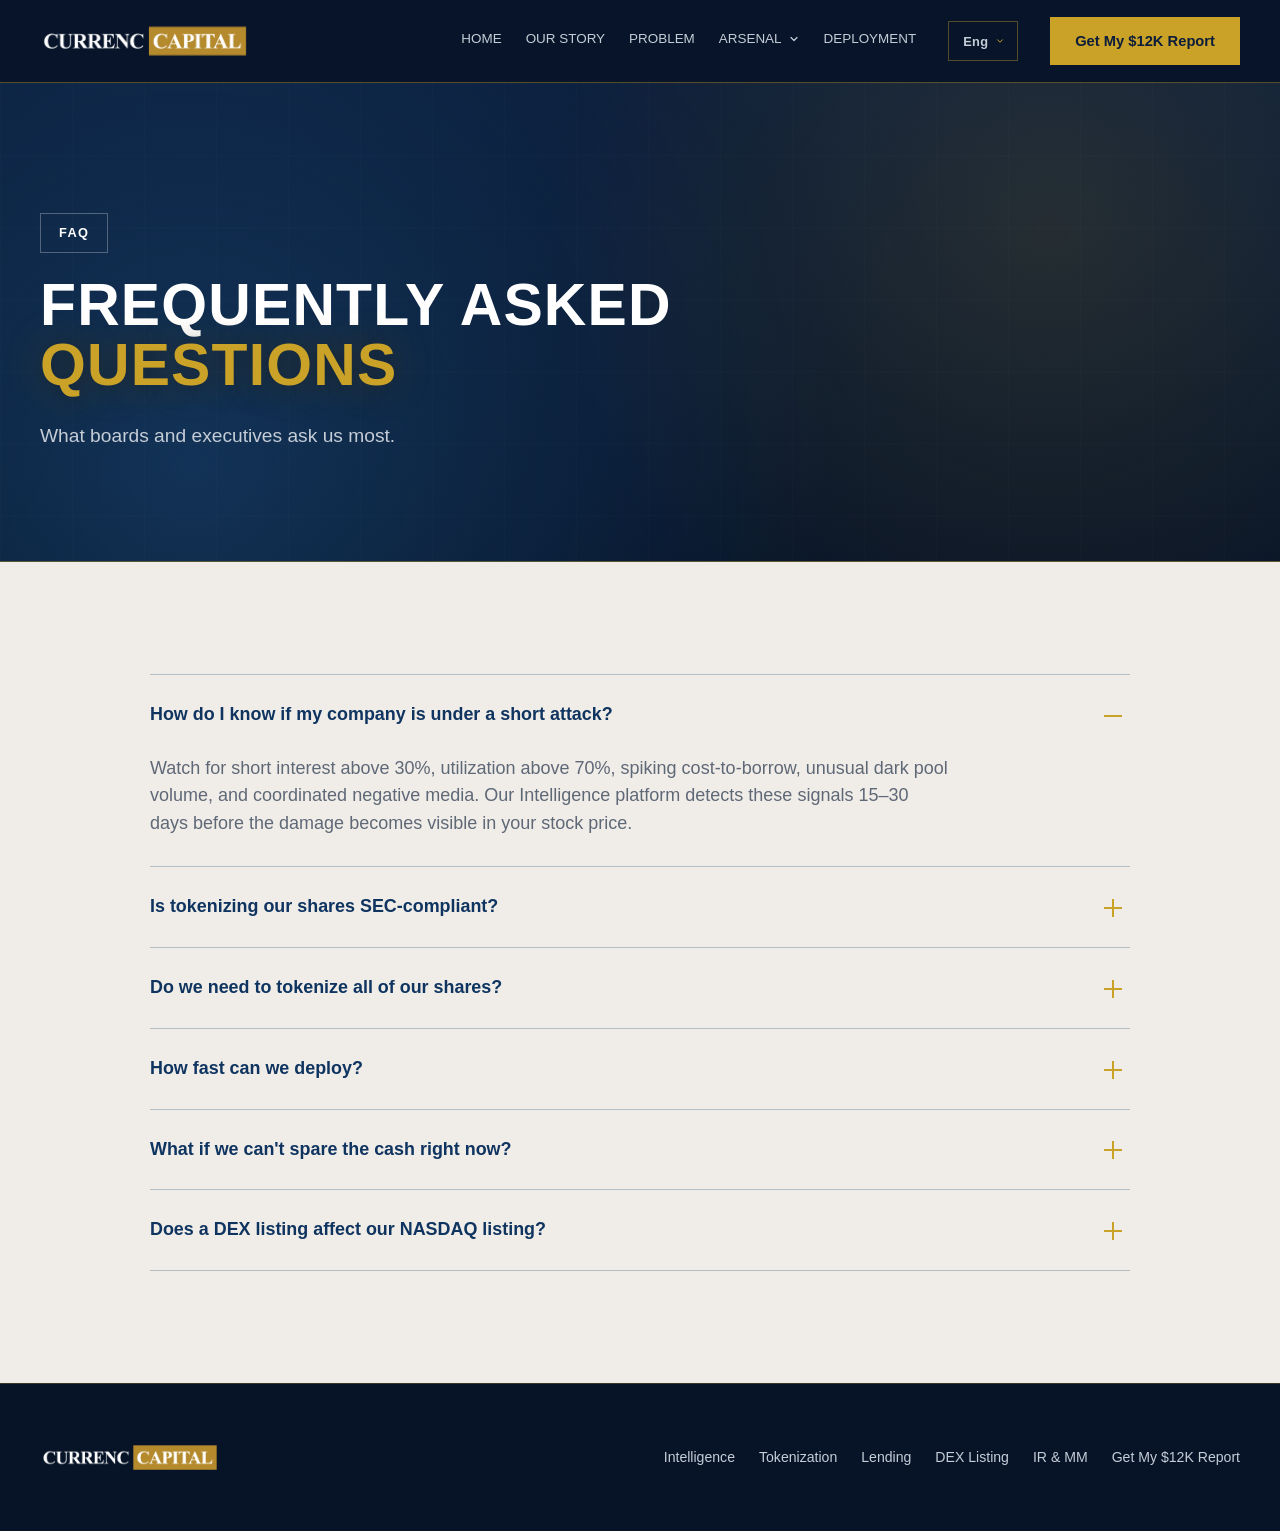
==== faq.html @ f8ba4dcd "Add files via upload v8" ====
<!doctype html>
<html lang="en">
  <head>
    <meta charset="utf-8" />
    <meta name="viewport" content="width=device-width, initial-scale=1" />
    <title>FAQ | CURRENC Capital</title>
    <meta name="description" content="Frequently asked questions about CURRENC Capital's Equity Defense Infrastructure." />
    <link rel="stylesheet" href="./styles.css?v=20260710d" />
  </head>
  <body>
    <svg class="icon-sprite" aria-hidden="true" focusable="false">
      <defs>
        <symbol id="icon-radar" viewBox="0 0 24 24">
          <circle cx="12" cy="12" r="9" fill="none" stroke="currentColor" stroke-width="1.6" />
          <circle cx="12" cy="12" r="4.2" fill="none" stroke="currentColor" stroke-width="1.6" />
          <circle cx="12" cy="12" r="1.3" fill="currentColor" stroke="none" />
          <path d="M12 3v3M21 12h-3" stroke="currentColor" stroke-width="1.6" stroke-linecap="round" />
        </symbol>
        <symbol id="icon-coin" viewBox="0 0 24 24">
          <circle cx="12" cy="12" r="8.5" fill="none" stroke="currentColor" stroke-width="1.6" />
          <circle cx="12" cy="12" r="4" fill="none" stroke="currentColor" stroke-width="1.4" />
          <path d="M12 2v2.2M12 19.8V22M2 12h2.2M19.8 12H22" stroke="currentColor" stroke-width="1.4" stroke-linecap="round" />
        </symbol>
        <symbol id="icon-bank" viewBox="0 0 24 24">
          <path d="M12 3 3 8h18L12 3z" fill="none" stroke="currentColor" stroke-width="1.6" stroke-linejoin="round" />
          <path d="M4 10h16M6 10v8M10.3 10v8M13.7 10v8M18 10v8M3 20h18" stroke="currentColor" stroke-width="1.6" stroke-linecap="round" />
        </symbol>
        <symbol id="icon-globe" viewBox="0 0 24 24">
          <circle cx="12" cy="12" r="9" fill="none" stroke="currentColor" stroke-width="1.6" />
          <ellipse cx="12" cy="12" rx="4" ry="9" fill="none" stroke="currentColor" stroke-width="1.6" />
          <path d="M3 12h18" stroke="currentColor" stroke-width="1.6" />
        </symbol>
        <symbol id="icon-megaphone" viewBox="0 0 24 24">
          <path d="M3 10v4h3l8 4.5V5.5L6 10H3z" fill="none" stroke="currentColor" stroke-width="1.6" stroke-linejoin="round" />
          <path d="M15 9.2a4 4 0 010 5.6" fill="none" stroke="currentColor" stroke-width="1.6" stroke-linecap="round" />
        </symbol>
        <symbol id="icon-ticker" viewBox="0 0 24 24">
          <path d="M3 16.5l5.5-6 4 3.5L21 5" fill="none" stroke="currentColor" stroke-width="1.7" stroke-linecap="round" stroke-linejoin="round" />
          <circle cx="21" cy="5" r="1.4" fill="currentColor" stroke="none" />
        </symbol>
        <symbol id="icon-clock" viewBox="0 0 24 24">
          <circle cx="12" cy="12" r="9" fill="none" stroke="currentColor" stroke-width="1.6" />
          <path d="M12 7v5l3.5 2" fill="none" stroke="currentColor" stroke-width="1.6" stroke-linecap="round" stroke-linejoin="round" />
        </symbol>
        <symbol id="icon-no-cash" viewBox="0 0 24 24">
          <rect x="2.5" y="6.5" width="19" height="12" rx="1.4" fill="none" stroke="currentColor" stroke-width="1.6" />
          <circle cx="12" cy="12.5" r="3" fill="none" stroke="currentColor" stroke-width="1.5" />
          <path d="M4 20L20 4" stroke="currentColor" stroke-width="1.6" stroke-linecap="round" />
        </symbol>
        <symbol id="icon-building" viewBox="0 0 24 24">
          <path d="M4 21V7.2L12 3l8 4.2V21" fill="none" stroke="currentColor" stroke-width="1.6" stroke-linejoin="round" />
          <path d="M9.5 21v-5.5h5V21M3 21h18" fill="none" stroke="currentColor" stroke-width="1.6" stroke-linecap="round" />
        </symbol>
        <symbol id="icon-warning" viewBox="0 0 24 24">
          <path d="M12 3 22 20H2L12 3z" fill="none" stroke="currentColor" stroke-width="1.6" stroke-linejoin="round" />
          <path d="M12 10v4M12 17h.01" stroke="currentColor" stroke-width="1.8" stroke-linecap="round" />
        </symbol>
        <symbol id="icon-gauge" viewBox="0 0 24 24">
          <path d="M4 16a8 8 0 0116 0" fill="none" stroke="currentColor" stroke-width="1.6" stroke-linecap="round" />
          <path d="M12 16l4.2-5" stroke="currentColor" stroke-width="1.6" stroke-linecap="round" />
          <circle cx="12" cy="16" r="1.3" fill="currentColor" stroke="none" />
        </symbol>
        <symbol id="icon-trend-down" viewBox="0 0 24 24">
          <path d="M3 6l6.5 6.5 4-4L21 17" fill="none" stroke="currentColor" stroke-width="1.7" stroke-linecap="round" stroke-linejoin="round" />
          <path d="M21 10.5V17h-6.5" fill="none" stroke="currentColor" stroke-width="1.7" stroke-linecap="round" stroke-linejoin="round" />
        </symbol>
        <symbol id="icon-trend-up" viewBox="0 0 24 24">
          <path d="M3 17.5l6.5-6.5 4 4L21 6.5" fill="none" stroke="currentColor" stroke-width="1.7" stroke-linecap="round" stroke-linejoin="round" />
          <path d="M15 6.5h6V12.5" fill="none" stroke="currentColor" stroke-width="1.7" stroke-linecap="round" stroke-linejoin="round" />
        </symbol>
        <symbol id="icon-hourglass" viewBox="0 0 24 24">
          <path d="M6 3h12M6 21h12" stroke="currentColor" stroke-width="1.6" stroke-linecap="round" />
          <path d="M7 3c0 5 5 5.4 5 9s-5 4-5 9M17 3c0 5-5 5.4-5 9s5 4 5 9" fill="none" stroke="currentColor" stroke-width="1.6" stroke-linejoin="round" />
        </symbol>
        <symbol id="icon-layers" viewBox="0 0 24 24">
          <path d="M12 2 2 7.5l10 5 10-5L12 2z" fill="none" stroke="currentColor" stroke-width="1.6" stroke-linejoin="round" />
          <path d="M2 12.3l10 5 10-5M2 17l10 5 10-5" fill="none" stroke="currentColor" stroke-width="1.6" stroke-linejoin="round" />
        </symbol>
        <symbol id="icon-shuffle" viewBox="0 0 24 24">
          <path d="M17 3h4v4M3 21 21 3M21 17v4h-4M14.5 14.5 21 21M3 3l5.5 5.5" fill="none" stroke="currentColor" stroke-width="1.6" stroke-linecap="round" stroke-linejoin="round" />
        </symbol>
        <symbol id="icon-moon" viewBox="0 0 24 24">
          <path d="M20.5 13.4A8.5 8.5 0 1110.6 3.5a7 7 0 009.9 9.9z" fill="none" stroke="currentColor" stroke-width="1.6" stroke-linejoin="round" />
        </symbol>
        <symbol id="icon-arrow-right" viewBox="0 0 24 24">
          <path d="M4 12h14M13 6l6 6-6 6" fill="none" stroke="currentColor" stroke-width="1.8" stroke-linecap="square" />
        </symbol>
        <symbol id="icon-badge-check" viewBox="0 0 24 24">
          <path d="M12 2.5 15 4.6 18.8 5 18 8.8 19 12l-1 3.2.8 3.8-3.8.4L12 21.5 9 19.4l-3.8-.4.8-3.8L5 12l1-3.2L5.2 5 9 4.6 12 2.5z" fill="none" stroke="currentColor" stroke-width="1.4" stroke-linejoin="round" />
          <path d="M8.5 12.3l2.3 2.3 4.7-4.7" fill="none" stroke="currentColor" stroke-width="1.7" stroke-linecap="round" stroke-linejoin="round" />
        </symbol>
        <symbol id="icon-rocket" viewBox="0 0 24 24">
          <path d="M14.5 4.5c3 .3 5 2.3 5.3 5.3-3.6.9-7.5 5.2-9.6 9.4l-3-3c4.2-2.1 8.5-6 9.4-9.6z" fill="none" stroke="currentColor" stroke-width="1.6" stroke-linejoin="round" />
          <path d="M4.8 19.2c.6-2.2 1.8-3.6 3.6-4M4.8 19.2c2.2-.6 3.6-1.8 4-3.6" fill="none" stroke="currentColor" stroke-width="1.6" stroke-linecap="round" />
          <circle cx="15" cy="9" r="1.4" fill="currentColor" stroke="none" />
        </symbol>
        <symbol id="icon-dollar" viewBox="0 0 24 24">
          <circle cx="12" cy="12" r="9" fill="none" stroke="currentColor" stroke-width="1.6" />
          <path d="M12 6.5v11M15 9.6c0-1.5-1.4-2.6-3-2.6s-3 1-3 2.4 1.3 2 3 2.6 3 1.1 3 2.6-1.4 2.4-3 2.4-3-1.1-3-2.4" fill="none" stroke="currentColor" stroke-width="1.5" stroke-linecap="round" />
        </symbol>
        <symbol id="icon-calendar" viewBox="0 0 24 24">
          <rect x="3" y="5" width="18" height="16" rx="1.4" fill="none" stroke="currentColor" stroke-width="1.6" />
          <path d="M3 10h18M8 3v4M16 3v4" stroke="currentColor" stroke-width="1.6" stroke-linecap="round" />
        </symbol>
        <symbol id="icon-mail" viewBox="0 0 24 24">
          <rect x="2.5" y="5" width="19" height="14" rx="1.4" fill="none" stroke="currentColor" stroke-width="1.6" />
          <path d="M3.5 6.5 12 13l8.5-6.5" fill="none" stroke="currentColor" stroke-width="1.6" stroke-linecap="round" stroke-linejoin="round" />
        </symbol>
        <symbol id="icon-doc" viewBox="0 0 24 24">
          <path d="M6 2.5h8L19 7.5V21.5H6z" fill="none" stroke="currentColor" stroke-width="1.6" stroke-linejoin="round" />
          <path d="M14 2.5v5h5M9 12h7M9 15.5h7M9 8.5h3" stroke="currentColor" stroke-width="1.5" stroke-linecap="round" />
        </symbol>
        <symbol id="icon-book" viewBox="0 0 24 24">
          <path d="M4 4.5A2.5 2.5 0 016.5 2H20v17.5H6.5A2.5 2.5 0 004 22z" fill="none" stroke="currentColor" stroke-width="1.6" stroke-linejoin="round" />
          <path d="M4 19.5A2.5 2.5 0 016.5 17H20M8 6.5h8" stroke="currentColor" stroke-width="1.6" stroke-linecap="round" />
        </symbol>
        <symbol id="icon-list" viewBox="0 0 24 24">
          <path d="M8 6h13M8 12h13M8 18h13" stroke="currentColor" stroke-width="1.7" stroke-linecap="round" />
          <path d="M3.5 6h.01M3.5 12h.01M3.5 18h.01" stroke="currentColor" stroke-width="2.4" stroke-linecap="round" />
        </symbol>
        <symbol id="icon-send" viewBox="0 0 24 24">
          <path d="M21 3 3 10.5l7 2.5 2.5 7L21 3z" fill="none" stroke="currentColor" stroke-width="1.6" stroke-linejoin="round" />
          <path d="M10 13 21 3" stroke="currentColor" stroke-width="1.6" stroke-linecap="round" />
        </symbol>
        <symbol id="icon-shield" viewBox="0 0 24 24">
          <path d="M12 2.5c2.6 1.2 4.6 1.7 7 2.2-.1 6.3-2 10.6-7 13.8-5-3.2-6.9-7.5-7-13.8 2.4-.5 4.4-1 7-2.2z" fill="none" stroke="currentColor" stroke-width="1.6" stroke-linejoin="round" />
          <path d="M9 11.5l2.2 2.2 4-4.5" fill="none" stroke="currentColor" stroke-width="1.7" stroke-linecap="round" stroke-linejoin="round" />
        </symbol>
      </defs>
    </svg>

    <header class="site-header">
      <div class="container header-inner">
        <a class="brand" href="./index.html" aria-label="CURRENC Capital home">
          <img src="./Resources/All-Logos_Currenc-Capital_Logo_White.png" alt="CURRENC Capital" />
        </a>
        <button class="nav-toggle" type="button" aria-label="Open menu" aria-expanded="false" aria-controls="primary-nav">
          <span></span><span></span><span></span>
        </button>
        <nav class="site-nav" id="primary-nav" aria-label="Primary navigation">
          <a data-i18n="common.nav.home" href="./index.html">Home</a>
          <a data-i18n="common.nav.story" href="./our-story.html">Our Story</a>
          <a data-i18n="common.nav.problem" href="./index.html#problem">Problem</a>
          <div class="nav-dd">
            <a class="nav-dd-toggle" href="./index.html#solution"><span data-i18n="common.nav.arsenal">Arsenal</span><svg class="nav-chev" viewBox="0 0 16 16" width="12" height="12" fill="none" aria-hidden="true"><path d="M4 6l4 4 4-4" stroke="currentColor" stroke-width="1.6" stroke-linecap="round" stroke-linejoin="round"/></svg></a>
            <div class="nav-dd-menu">
              <a data-i18n="common.nav.arsenal_overview" href="./index.html#solution">Arsenal Overview</a>
              <a data-i18n="common.nav.w01" href="weapon-intelligence.html">01 · Intelligence</a>
              <a data-i18n="common.nav.w02" href="weapon-tokenization.html">02 · Tokenization</a>
              <a data-i18n="common.nav.w03" href="weapon-lending.html">03 · Lending</a>
              <a data-i18n="common.nav.w04" href="weapon-dex-listing.html">04 · DEX Listing</a>
              <a data-i18n="common.nav.w05" href="weapon-ir-market-making.html">05 · IR &amp; Market Making</a>
            </div>
          </div>
          <a data-i18n="common.nav.deployment" href="./index.html#deployment">Deployment</a>
          <a class="nav-cta nav-cta-mobile" data-i18n="common.cta.report" href="./short-analysis.html">Get My $12K Report</a>
          <div class="lang-switch lang-switch-mobile">
            <select class="lang-select" aria-label="Select language">
              <option value="en">Eng</option>
              <option value="zh-Hant">繁</option>
              <option value="zh-Hans">簡</option>
            </select>
          </div>
        </nav>
        <div class="lang-switch lang-switch-desktop">
          <select class="lang-select" aria-label="Select language">
            <option value="en">Eng</option>
            <option value="zh-Hant">繁</option>
            <option value="zh-Hans">簡</option>
          </select>
        </div>
        <a class="nav-cta nav-cta-desktop" data-i18n="common.cta.report" href="./short-analysis.html">Get My $12K Report</a>
      </div>
    </header>
    <div class="nav-scrim" hidden></div>
    <main>
      <section class="page-hero">
        <div class="container">
          <span class="page-hero-num" aria-hidden="true"></span>
          <p class="meta">FAQ</p>
          <h1>FREQUENTLY ASKED <span class="h1-accent">QUESTIONS</span></h1>
          <p class="hero-subhead">What boards and executives ask us most.</p>
        </div>
      </section>

      <section class="section-full section-light reveal">
        <div class="container">
          <div class="faq-list">
            <details class="faq-item" open>
              <summary data-i18n="home.faqq.001">How do I know if my company is under a short attack?<span class="faq-marker" aria-hidden="true"></span></summary>
              <div class="faq-body">
                <p data-i18n="home.faq.004">Watch for short interest above 30%, utilization above 70%, spiking cost-to-borrow, unusual dark pool volume, and coordinated negative media. Our Intelligence platform detects these signals 15–30 days before the damage becomes visible in your stock price.</p>
              </div>
            </details>
            <details class="faq-item">
              <summary data-i18n="home.faqq.002">Is tokenizing our shares SEC-compliant?<span class="faq-marker" aria-hidden="true"></span></summary>
              <div class="faq-body">
                <p data-i18n="home.faq.005">Yes. Tokenization is executed through Securitize — the first FINRA-approved broker-dealer for tokenized securities, with a registered ATS and over $1B tokenized. ERC-1400 security tokens carry programmable, auto-enforced compliance.</p>
              </div>
            </details>
            <details class="faq-item">
              <summary data-i18n="home.faqq.003">Do we need to tokenize all of our shares?<span class="faq-marker" aria-hidden="true"></span></summary>
              <div class="faq-body">
                <p data-i18n="home.faq.006">No. Most companies start with insider and treasury blocks. Every share you tokenize is a share removed from the global lending pool — reducing the ammunition available to short sellers. Each weapon is modular and can be deployed independently.</p>
              </div>
            </details>
            <details class="faq-item">
              <summary data-i18n="home.faqq.004">How fast can we deploy?<span class="faq-marker" aria-hidden="true"></span></summary>
              <div class="faq-body">
                <p data-i18n="home.faq.007">Intelligence + Tokenization go live in 4 weeks from signed engagement. Lending protocols add 2–3 weeks, DEX listing 3–4 weeks, and IR &amp; Market Making runs as an ongoing engagement.</p>
              </div>
            </details>
            <details class="faq-item">
              <summary data-i18n="home.faqq.005">What if we can't spare the cash right now?<span class="faq-marker" aria-hidden="true"></span></summary>
              <div class="faq-body">
                <p data-i18n="home.faq.008">We offer a no-cash-outlay option — pay in shares at the current market price. Companies under attack need every dollar for operations; our pricing is built around that reality.</p>
              </div>
            </details>
            <details class="faq-item">
              <summary data-i18n="home.faqq.006">Does a DEX listing affect our NASDAQ listing?<span class="faq-marker" aria-hidden="true"></span></summary>
              <div class="faq-body">
                <p data-i18n="home.faq.009">No — it's complementary. Your NASDAQ listing continues unchanged while tokenized shares trade 24/7 on Jupiter. Jump Trading's cross-market arbitrage keeps pricing in parity between venues.</p>
              </div>
            </details>
          </div>
        </div>
      </section>
    </main>

    <footer class="footer-simple">
      <div class="container">
        <img src="./Resources/All-Logos_Currenc-Capital_Logo_White.png" alt="CURRENC Capital" />
        <nav aria-label="Footer navigation">
          <a data-i18n="common.footer.intel" href="./weapon-intelligence.html">Intelligence</a>
          <a data-i18n="common.footer.token" href="./weapon-tokenization.html">Tokenization</a>
          <a data-i18n="common.footer.lend" href="./weapon-lending.html">Lending</a>
          <a data-i18n="common.footer.dex" href="./weapon-dex-listing.html">DEX Listing</a>
          <a data-i18n="common.footer.irmm" href="./weapon-ir-market-making.html">IR &amp; MM</a>
          <a data-i18n="common.cta.report" href="./short-analysis.html">Get My $12K Report</a>
        </nav>
      </div>
    </footer>

    <script src="./translations.js?v=20260710d"></script>
    <script src="./i18n.js?v=20260710d"></script>
    <script src="./script.js?v=20260710d"></script>
  </body>
</html>
---- styles.css ----
/* ============================================================
   CURRENC CAPITAL — Equity Defense Infrastructure
   Brand: #0F3460 primary · #0B1D3A bg · #C9A227 accent
   Sharp corners · gold dividers · grid-based · centered headings
   ============================================================ */

:root {
  --primary: #0F3460;
  --background: #0B1D3A;
  --background-deep: #071428;
  --accent: #C9A227;
  --accent-bright: #F0D77B;
  --secondary: #1A4A7A;
  --light-bg: #F0EDE8;
  --body-text: #C5CDD7;
  --dark: #0F0F1A;
  --black: #0A0A0D;
  --black-deep: #030304;
  --white: #FFFFFF;
  --danger: #C43B32;
  --danger-bright: #E14B3B;
  --ink: #172033;
  --muted-light: #5F6877;
  --gold-line: rgba(201, 162, 39, 0.4);
  --gold-line-soft: rgba(201, 162, 39, 0.24);
  --navy-line: rgba(15, 52, 96, 0.26);
  --container: 1200px;
}

* { box-sizing: border-box; }

html { scroll-behavior: smooth; overflow-x: clip; }

body {
  margin: 0;
  color: var(--body-text);
  background: var(--background);
  font-family: "Helvetica Neue", Helvetica, Arial, sans-serif;
  font-size: 18px;
  line-height: 1.55;
  overflow-x: clip;
}

body.nav-open { overflow: hidden; }

a { color: inherit; text-decoration: none; }
img { max-width: 100%; display: block; }

.icon-sprite { position: absolute; width: 0; height: 0; overflow: hidden; }

.icon { width: 20px; height: 20px; flex-shrink: 0; color: var(--accent); }

.visually-hidden {
  position: absolute; width: 1px; height: 1px;
  overflow: hidden; clip: rect(0 0 0 0); white-space: nowrap;
}

.section-full {
  width: 100%;
  padding: 112px 0;
  position: relative;
  overflow: hidden;
}

.section-full > .container { position: relative; z-index: 1; }

.container {
  width: min(var(--container), calc(100% - 128px));
  margin: 0 auto;
}

/* ============ ANIMATED BACKGROUNDS ============ */

.anim-bg { position: absolute; inset: 0; z-index: 0; overflow: hidden; pointer-events: none; }

.anim-bg::before,
.anim-bg::after {
  content: "";
  position: absolute;
  border-radius: 50%;
  filter: blur(70px);
  will-change: transform;
}

.anim-bg::before {
  width: 52vw; height: 52vw; max-width: 700px; max-height: 700px;
  top: -14%; left: -10%;
  background: radial-gradient(circle, rgba(201, 162, 39, 0.32), transparent 68%);
  animation: auroraA 22s ease-in-out infinite;
}

.anim-bg::after {
  width: 46vw; height: 46vw; max-width: 660px; max-height: 660px;
  bottom: -16%; right: -8%;
  background: radial-gradient(circle, rgba(40, 112, 184, 0.6), transparent 68%);
  animation: auroraB 28s ease-in-out infinite;
}

.anim-bg.light::before { background: radial-gradient(circle, rgba(201, 162, 39, 0.3), transparent 68%); }
.anim-bg.light::after { background: radial-gradient(circle, rgba(15, 52, 96, 0.18), transparent 68%); }
.anim-bg.danger::before { background: radial-gradient(circle, rgba(225, 75, 59, 0.42), transparent 68%); }
.anim-bg.danger::after { background: radial-gradient(circle, rgba(196, 59, 50, 0.3), transparent 68%); }

/* ============ HEADER ============ */

.site-header {
  position: sticky; top: 0; z-index: 100;
  background: rgba(7, 20, 40, 0.9);
  border-bottom: 1px solid var(--gold-line);
  backdrop-filter: blur(18px);
}

.header-inner {
  min-height: 82px;
  display: grid;
  grid-template-columns: auto minmax(0, 1fr) auto auto;
  align-items: center;
  gap: 32px;
}

.brand img { width: 210px; height: auto; }

.site-nav {
  display: flex; justify-content: flex-end; align-items: center;
  gap: 24px; font-size: 0.84rem; text-transform: uppercase;
}

.site-nav a {
  position: relative; padding-bottom: 4px;
  color: var(--body-text); transition: color 180ms ease; white-space: nowrap;
}

.site-nav a::after {
  content: ""; position: absolute; left: 0; right: 100%; bottom: 0;
  height: 1px; background: var(--accent); transition: right 220ms ease;
}

.site-nav a:hover { color: var(--white); }
.site-nav a:hover::after { right: 0; }

/* Arsenal dropdown */
.nav-dd { position: relative; display: inline-flex; align-items: center; }
.nav-dd-toggle { display: inline-flex; align-items: center; gap: 6px; }
.nav-chev { width: 12px; height: 12px; transition: transform 220ms ease; }
.nav-dd:hover .nav-chev,
.nav-dd:focus-within .nav-chev { transform: rotate(180deg); }
.nav-dd::before { content: ""; position: absolute; top: 100%; left: -8px; right: -8px; height: 18px; }
.nav-dd-menu {
  position: absolute; top: calc(100% + 12px); left: 50%;
  transform: translateX(-50%) translateY(8px);
  min-width: 252px; display: flex; flex-direction: column; padding: 8px 0;
  background: var(--background-deep); border: 1px solid var(--gold-line);
  box-shadow: 0 24px 48px rgba(0, 0, 0, 0.4);
  opacity: 0; visibility: hidden; z-index: 200;
  transition: opacity 200ms ease, transform 200ms ease;
}
.nav-dd:hover .nav-dd-menu,
.nav-dd:focus-within .nav-dd-menu {
  opacity: 1; visibility: visible; transform: translateX(-50%) translateY(0);
}
.nav-dd-menu a {
  padding: 11px 20px; color: var(--body-text); white-space: nowrap; font-size: 0.82rem;
  border-bottom: 1px solid rgba(255, 255, 255, 0.06);
}
.nav-dd-menu a:last-child { border-bottom: 0; }
.nav-dd-menu a::after { display: none; }
.nav-dd-menu a:hover { color: var(--white); background: rgba(201, 162, 39, 0.1); }

/* Language switch */
.lang-switch { position: relative; display: inline-flex; align-items: center; }

.lang-select {
  height: 40px; padding: 0 28px 0 14px;
  border: 1px solid var(--gold-line); background-color: transparent;
  background-image: url("data:image/svg+xml,%3Csvg xmlns='http://www.w3.org/2000/svg' viewBox='0 0 16 16' width='10' height='10' fill='none'%3E%3Cpath d='M4 6l4 4 4-4' stroke='%23C9A227' stroke-width='1.6' stroke-linecap='round' stroke-linejoin='round'/%3E%3C/svg%3E");
  background-repeat: no-repeat; background-position: right 12px center;
  color: var(--body-text); font-weight: 700; font-size: 0.8rem; letter-spacing: 0.03em;
  cursor: pointer; font-family: inherit; -webkit-appearance: none; appearance: none;
  transition: color 180ms ease, border-color 180ms ease;
}
.lang-select:hover, .lang-select:focus { color: var(--white); border-color: var(--accent); outline: none; }
.lang-select option { background: var(--background-deep); color: var(--body-text); }

.lang-switch-mobile { display: none; }

.nav-toggle {
  display: none;
  position: relative;
  z-index: 130;
  width: 46px; height: 46px;
  flex-direction: column; align-items: center; justify-content: center; gap: 5px;
  border: 1px solid var(--gold-line); background: transparent; cursor: pointer;
}

.nav-toggle span {
  width: 20px; height: 2px; background: var(--white);
  transition: transform 0.3s ease, opacity 0.2s ease;
}

body.nav-open .nav-toggle span:nth-child(1) { transform: translateY(7px) rotate(45deg); }
body.nav-open .nav-toggle span:nth-child(2) { opacity: 0; }
body.nav-open .nav-toggle span:nth-child(3) { transform: translateY(-7px) rotate(-45deg); }

.site-nav .nav-cta-mobile { display: none; }

.nav-scrim {
  position: fixed; inset: 0; z-index: 90;
  background: rgba(7, 20, 40, 0.62); backdrop-filter: blur(2px);
}
.nav-scrim[hidden] { display: none; }

/* ============ BUTTONS ============ */

.nav-cta,
.button {
  display: inline-flex; justify-content: center; align-items: center; gap: 10px;
  min-height: 48px; padding: 0 24px;
  border: 1px solid var(--accent); background: transparent;
  color: var(--white); font-weight: 700; font-size: 0.92rem; cursor: pointer;
  font-family: inherit;
  transition: background 180ms ease, color 180ms ease, transform 180ms ease, box-shadow 180ms ease;
}

.nav-cta:hover,
.button:hover { transform: translateY(-2px); }

.button-primary,
.nav-cta { background: var(--accent); color: var(--background); }
.button-primary .icon { color: var(--background); }
.button-primary:hover,
.nav-cta:hover { box-shadow: 0 12px 28px rgba(201, 162, 39, 0.35); }

.button-secondary { color: var(--white); border-color: rgba(255, 255, 255, 0.5); }
.button-secondary:hover { border-color: var(--accent); box-shadow: 0 12px 28px rgba(0, 0, 0, 0.25); }

/* ============ TYPOGRAPHY ============ */

h1, h2, h3, p { margin-top: 0; }

h1 {
  margin-bottom: 26px; color: var(--white);
  font-size: clamp(2.6rem, 5vw, 4.6rem);
  line-height: 1.02; font-weight: 800; text-transform: uppercase; letter-spacing: 0.02em;
}

.h1-accent { display: block; color: var(--accent); text-shadow: 0 2px 22px rgba(7, 20, 40, 0.7), 0 0 40px rgba(201, 162, 39, 0.3); }

h2 {
  color: inherit; font-size: 2.7rem; line-height: 1.08;
  font-weight: 800; text-transform: uppercase; letter-spacing: 0.08em;
}

h3 {
  margin-bottom: 12px; font-size: 1.02rem; line-height: 1.22;
  font-weight: 800; text-transform: uppercase; letter-spacing: 0.06em;
}

.hero-subhead,
.section-subtitle {
  max-width: 780px; color: var(--body-text); font-size: 1.2rem; line-height: 1.6;
}

/* ============ CENTERED SECTION HEADING ============ */

.section-heading { margin-bottom: 60px; text-align: center; }

.section-heading .eyebrow { display: block; margin: 0 0 14px; text-align: center; }

.section-heading h2 { margin: 0 auto; }

.section-heading .section-subtitle {
  max-width: 720px; margin: 20px auto 0; text-align: center;
}

.section-light .section-heading h2,
.section-light .section-heading h3 { color: var(--primary); }

/* ============ HERO (shared: kicker / actions / meta) ============ */

.hero-kicker {
  display: inline-flex; align-items: center; gap: 14px; margin: 0 0 22px;
  color: var(--white); font-size: 0.92rem; font-weight: 700;
  letter-spacing: 0.14em; text-transform: uppercase;
}
.hero-kicker::before { content: ""; width: 34px; height: 2px; background: var(--accent); }

.hero-actions { display: flex; flex-wrap: wrap; gap: 14px; margin-top: 36px; }

.hero-meta {
  display: flex; flex-wrap: wrap; gap: 14px 36px; margin-top: 46px;
  padding-top: 24px; border-top: 1px solid var(--gold-line); max-width: 640px;
}
.hero-meta span {
  display: inline-flex; align-items: center; gap: 10px;
  color: var(--white); font-size: 0.9rem; font-weight: 700; white-space: nowrap;
}

.chip-dot { width: 8px; height: 8px; border-radius: 50%; background: currentColor; animation: dotPulse 1.6s ease-in-out infinite; }

/* ============ HERO (attack scene, homepage) ============ */

.attack-hero {
  position: relative;
  min-height: calc(100vh - 82px);
  overflow: hidden;
  background:
    radial-gradient(circle at 80% 58%, rgba(196, 19, 12, 0.25), transparent 34%),
    radial-gradient(circle at 52% 54%, rgba(143, 10, 9, 0.2), transparent 28%),
    linear-gradient(90deg, var(--black-deep) 0%, var(--black-deep) 46%, #070504 60%, var(--black) 100%);
}
.attack-hero::before {
  content: "";
  position: absolute; inset: 0;
  background:
    linear-gradient(90deg, rgba(0, 0, 0, 0.98) 0%, rgba(0, 0, 0, 0.92) 38%, rgba(0, 0, 0, 0.42) 57%, rgba(0, 0, 0, 0.06) 100%),
    repeating-linear-gradient(90deg, rgba(255, 255, 255, 0.018) 0 1px, transparent 1px 96px),
    repeating-linear-gradient(0deg, rgba(255, 255, 255, 0.012) 0 1px, transparent 1px 82px);
  z-index: 1; pointer-events: none;
}
.attack-hero::after {
  content: "";
  position: absolute; inset: 0;
  background: radial-gradient(circle at center, transparent 42%, rgba(0, 0, 0, 0.74) 100%);
  z-index: 4; pointer-events: none;
}

.hero-bg-image {
  position: absolute; top: 0; right: 0; width: 58vw; height: 100%; z-index: 0;
  display: flex; align-items: center; justify-content: flex-end;
}
.hero-bg-image img {
  width: min(62vw, 980px); height: auto; max-height: 104vh;
  object-fit: contain; object-position: right center;
  filter: contrast(1.22) saturate(1.15) brightness(0.9) drop-shadow(-30px 0 70px rgba(170, 0, 0, 0.45));
  transform: translateX(2vw) scale(1.04);
}

.hero-inner {
  position: relative; z-index: 5;
  width: min(1500px, calc(100% - 72px)); min-height: calc(100vh - 82px);
  margin: 0 auto; display: grid;
  grid-template-columns: minmax(440px, 0.95fr) minmax(520px, 1.05fr);
  align-items: center;
}
.hero-copy { padding: 34px 0 42px; max-width: 760px; }

.knife-line {
  width: min(100%, 705px); height: 1px; margin: 26px 0 16px;
  background: linear-gradient(90deg, rgba(226, 43, 37, 0.95), rgba(226, 43, 37, 0.55), transparent);
  box-shadow: 0 0 14px rgba(226, 43, 37, 0.45);
}

.hero-ticker {
  position: absolute; left: 0; right: 0; bottom: 0; z-index: 6; overflow: hidden;
  border-top: 1px solid rgba(226, 43, 37, 0.35); background: rgba(0, 0, 0, 0.55);
}
.hero-ticker-track {
  display: flex; width: max-content; gap: 48px; padding: 12px 24px;
  animation: heroTickerScroll 32s linear infinite;
}
.hero-ticker-track span {
  display: inline-flex; align-items: center; gap: 8px; white-space: nowrap;
  color: rgba(244, 241, 232, 0.55); font-weight: 700; font-size: 12px;
  letter-spacing: 0.06em; text-transform: uppercase;
}
.hero-ticker-track span b { color: var(--danger-bright); font-weight: 700; }
@keyframes heroTickerScroll { from { transform: translateX(0); } to { transform: translateX(-50%); } }
@media (prefers-reduced-motion: reduce) { .hero-ticker-track { animation: none; } }

@media (max-width: 1100px) {
  .hero-inner { grid-template-columns: 1fr; width: min(900px, calc(100% - 40px)); }
  .hero-bg-image { width: 100%; opacity: 0.34; }
  .hero-bg-image img { width: 1000px; transform: translateX(22vw) scale(1.05); }
}
@media (max-width: 760px) {
  .hero-copy { padding-top: 28px; }
  .hero-bg-image img { transform: translateX(34vw) scale(1.1); }
}

/* ============ SECTION SHELLS ============ */

.section-dark { background: var(--background); color: var(--body-text); }
.section-light { background: var(--light-bg); color: var(--ink); }
.section-light .section-subtitle,
.section-light p,
.section-light li { color: var(--muted-light); }

.solution-cards .card-top span {
  display: block; color: var(--accent); font-weight: 800; margin-bottom: 26px;
}

ul, ol { padding-left: 20px; }
li { margin-bottom: 12px; }

/* ============ COST OF INACTION ============ */

.cost-section {
  color: var(--body-text);
  background:
    radial-gradient(circle at 50% -10%, rgba(196, 59, 50, 0.14), transparent 55%),
    var(--background-deep);
  border-top: 1px solid rgba(196, 59, 50, 0.3);
  border-bottom: 1px solid rgba(196, 59, 50, 0.3);
}
.cost-section h2 { color: var(--white); }
.cost-section .section-heading .eyebrow { color: var(--danger-bright); }

.cost-layout {
  display: grid; grid-template-columns: minmax(0, 0.92fr) minmax(0, 1.08fr);
  gap: 56px; align-items: center;
}

.cap-head { display: flex; justify-content: space-between; align-items: baseline; margin-bottom: 16px; gap: 16px; }
.cap-head > span:first-child { text-transform: uppercase; letter-spacing: 0.1em; font-size: 0.78rem; font-weight: 800; color: var(--body-text); }
.cap-values { display: inline-flex; align-items: center; gap: 10px; font-size: 1.15rem; font-weight: 800; color: var(--white); }
.cap-values .icon { width: 18px; height: 18px; color: var(--danger-bright); }
.cap-after { color: var(--danger-bright); }

.cap-track {
  display: flex; height: 70px; border: 1px solid rgba(255, 255, 255, 0.14);
  background: rgba(7, 20, 40, 0.6); overflow: hidden;
}
.cap-remain {
  width: 100%; background: linear-gradient(90deg, var(--accent), var(--accent-bright));
  transition: width 1.6s cubic-bezier(0.22, 0.61, 0.36, 1) 0.2s;
}
.reveal.is-visible .cap-remain { width: 60%; }
.cap-lost {
  flex: 1; display: flex; align-items: center; justify-content: center;
  border-left: 2px solid var(--danger-bright);
  background: repeating-linear-gradient(45deg, rgba(196, 59, 50, 0.4) 0 10px, rgba(196, 59, 50, 0.2) 10px 20px);
}
.cap-lost-label {
  color: #F3B0AA; font-size: 0.78rem; font-weight: 800; text-align: center;
  line-height: 1.2; text-transform: uppercase; letter-spacing: 0.05em;
  opacity: 0; transition: opacity 0.5s ease 1.5s;
}
.reveal.is-visible .cap-lost-label { opacity: 1; }
.cap-scale { display: flex; justify-content: space-between; margin-top: 8px; font-size: 0.72rem; color: rgba(197, 205, 215, 0.6); font-weight: 700; }

.cost-stats {
  display: grid; grid-template-columns: 1fr 1fr; gap: 1px; margin-top: 34px;
  background: rgba(201, 162, 39, 0.18); border: 1px solid rgba(201, 162, 39, 0.18);
}
.cost-stats article { display: flex; gap: 14px; align-items: flex-start; padding: 22px 20px; background: var(--background-deep); }
.cost-stats .icon { width: 24px; height: 24px; margin-top: 2px; color: var(--danger-bright); }
.cost-stats strong { display: block; color: var(--white); font-size: 1.8rem; line-height: 1; font-variant-numeric: tabular-nums; }
.cost-stats span { display: block; margin-top: 6px; font-size: 0.85rem; color: var(--body-text); }

.cost-chart { position: relative; margin: 0; padding: 28px; border: 1px solid rgba(196, 59, 50, 0.3); background: rgba(7, 20, 40, 0.5); }
.cost-chart figcaption { margin-bottom: 18px; font-size: 0.78rem; font-weight: 800; letter-spacing: 0.08em; text-transform: uppercase; color: var(--body-text); }
.cost-chart svg { width: 100%; height: auto; display: block; overflow: visible; }

.cost-grid path { fill: none; stroke: rgba(197, 205, 215, 0.1); stroke-width: 1; }
.cost-fair { stroke: rgba(201, 162, 39, 0.7); stroke-width: 1.5; stroke-dasharray: 6 6; }
.cost-fair-label { fill: var(--accent); font-size: 11px; font-weight: 800; letter-spacing: 0.08em; }
.cost-gap { fill: url(#costGapFill); opacity: 0; }
.cost-area { fill: url(#costFill); opacity: 0; }
.cost-line {
  fill: none; stroke: var(--danger-bright); stroke-width: 3.5;
  stroke-linejoin: round; stroke-linecap: round; stroke-dasharray: 760; stroke-dashoffset: 760;
}
.cost-dot { fill: var(--danger-bright); opacity: 0; }
.cost-callout { opacity: 0; }
.cost-callout line { stroke: var(--danger-bright); stroke-width: 1.5; }
.cost-callout path { fill: var(--danger-bright); }
.cost-callout text { fill: #F3B0AA; font-size: 15px; font-weight: 800; text-anchor: end; }
.cost-axis text { fill: rgba(197, 205, 215, 0.6); font-size: 11px; font-weight: 700; }
.cost-axis text:last-of-type { text-anchor: end; }

.reveal.is-visible .cost-line { animation: costDraw 1.8s ease-out 0.3s forwards; }
.reveal.is-visible .cost-area { animation: costFade 0.9s ease-out 1.6s forwards; }
.reveal.is-visible .cost-gap { animation: costGapPulse 3.2s ease-in-out 2s infinite; }
.reveal.is-visible .cost-dot-start { animation: costFade 0.4s ease-out 0.3s forwards; }
.reveal.is-visible .cost-dot-end { animation: costFade 0.5s ease-out 2s forwards; }
.reveal.is-visible .cost-callout { animation: costFade 0.6s ease-out 2.1s forwards; }

.cost-chart-badge { display: flex; align-items: baseline; justify-content: flex-end; gap: 8px; margin-top: 16px; color: var(--danger-bright); font-weight: 800; font-size: 1.4rem; }
.cost-chart-badge small { color: var(--body-text); font-weight: 700; font-size: 0.7rem; text-transform: uppercase; letter-spacing: 0.08em; }

blockquote {
  margin: 56px auto 44px; max-width: 900px; padding: 12px 0 12px 34px;
  border-left: 4px solid var(--accent); color: var(--primary);
  font-size: 1.46rem; line-height: 1.42; font-weight: 650;
}
.cost-section blockquote { color: var(--white); border-left-color: var(--danger-bright); }

.hidden-costs-title { text-align: center; color: var(--body-text); font-weight: 700; margin-bottom: 22px; }
.hidden-costs { list-style: none; padding: 0; display: grid; grid-template-columns: repeat(3, 1fr); gap: 14px; max-width: 980px; margin: 0 auto; }
.hidden-costs li {
  display: flex; align-items: center; gap: 12px; padding: 16px 18px;
  border: 1px solid rgba(196, 59, 50, 0.25); background: rgba(196, 59, 50, 0.06);
  color: var(--white); font-weight: 600; font-size: 0.95rem;
}
.hidden-costs .icon { width: 18px; height: 18px; color: var(--danger-bright); }

/* ============ SOLUTION CARDS ============ */

.arsenal-band { border: 1px solid rgba(201, 162, 39, 0.38); background: linear-gradient(180deg, rgba(15, 52, 96, 0.6), rgba(11, 29, 58, 0.94)); }
.solution-cards { display: grid; grid-template-columns: repeat(5, minmax(0, 1fr)); }
.solution-cards article {
  position: relative; display: flex; flex-direction: column; min-height: 400px;
  padding: 34px 28px; border-right: 1px solid var(--gold-line-soft);
  transition: background 220ms ease, transform 220ms ease;
}
.solution-cards article:hover { background: rgba(201, 162, 39, 0.06); transform: translateY(-4px); }
.solution-cards article:last-child { border-right: 0; }
.solution-cards h3 { color: var(--white); }
.solution-cards p { color: var(--body-text); }
.card-top { display: flex; align-items: center; justify-content: space-between; margin-bottom: 26px; }
.card-top span { margin-bottom: 0; }
.weapon-icon { width: 30px; height: 30px; color: var(--accent); }
.solution-cards .meta { color: var(--accent); font-size: 0.9rem; font-weight: 800; text-transform: uppercase; }

.card-link {
  display: inline-flex; align-items: center; gap: 10px; margin-top: auto; padding-top: 18px;
  color: var(--accent); font-size: 0.86rem; font-weight: 800; letter-spacing: 0.08em;
  text-transform: uppercase; transition: gap 200ms ease, color 200ms ease;
}
.card-link .icon { width: 16px; height: 16px; transition: transform 200ms ease; }
.card-link:hover { color: var(--accent-bright); }
.card-link:hover .icon { transform: translateX(4px); }
.card-link.is-soon { cursor: default; opacity: 0.75; }

.arsenal-ribbon {
  padding: 18px 28px; border-top: 1px solid rgba(201, 162, 39, 0.38);
  background: rgba(201, 162, 39, 0.12); color: var(--white);
  font-size: 0.9rem; font-weight: 800; text-align: center;
}

/* ============ DEPLOYMENT TIMELINE ============ */

.timeline { position: relative; max-width: 1000px; margin: 0 auto; }
.timeline-rail { position: absolute; left: 50%; transform: translateX(-50%); top: 12px; bottom: 12px; width: 2px; background: rgba(201, 162, 39, 0.2); }
.timeline-fill { position: absolute; left: 0; top: 0; width: 100%; height: 0; background: linear-gradient(180deg, var(--accent), var(--accent-bright)); transition: height 1.8s ease 0.2s; }
.reveal.is-visible .timeline-fill { height: 100%; }

.timeline-item { position: relative; display: grid; grid-template-columns: 1fr 72px 1fr; align-items: center; margin-bottom: 10px; }
.timeline-item:last-child { margin-bottom: 0; }

.timeline-node {
  grid-column: 2; place-self: center; position: relative; z-index: 1;
  width: 64px; height: 64px; display: grid; place-items: center;
  border: 1px solid var(--gold-line); background: var(--background-deep);
}
.timeline-node .icon { width: 28px; height: 28px; color: var(--accent); }

.timeline-card {
  padding: 24px 28px; border: 1px solid var(--gold-line-soft); background: rgba(15, 52, 96, 0.28);
  transition: transform 0.2s ease, border-color 0.2s ease;
}
.tl-left .timeline-card { grid-column: 1; grid-row: 1; margin-right: 30px; }
.tl-right .timeline-card { grid-column: 3; grid-row: 1; margin-left: 30px; }
.timeline-card:hover { transform: translateY(-3px); border-color: var(--gold-line); }
.timeline-top { display: flex; justify-content: space-between; align-items: center; gap: 12px; margin-bottom: 10px; }
.timeline-step { color: var(--accent); font-weight: 800; letter-spacing: 0.08em; text-transform: uppercase; font-size: 0.82rem; }
.timeline-time { padding: 4px 12px; border: 1px solid var(--gold-line-soft); color: var(--white); font-size: 0.74rem; font-weight: 800; white-space: nowrap; }
.timeline-card h3 { color: var(--white); font-size: 1.16rem; text-transform: none; letter-spacing: 0; margin-bottom: 8px; }
.timeline-card p { margin: 0 0 12px; color: var(--body-text); }
.timeline-prereq { color: var(--body-text); font-size: 0.82rem; font-weight: 700; opacity: 0.8; }

.notes { display: flex; justify-content: center; flex-wrap: wrap; gap: 20px 48px; margin-top: 44px; color: var(--white); font-weight: 700; }
.notes p { display: flex; align-items: center; gap: 12px; margin: 0; }

/* ============ WHY ============ */

.why-grid { display: grid; grid-template-columns: repeat(3, minmax(0, 1fr)); gap: 24px; }
.why-card {
  position: relative; padding: 34px 30px; border: 1px solid var(--navy-line);
  background: rgba(255, 255, 255, 0.5); overflow: hidden;
  transition: transform 0.22s ease, border-color 0.22s ease, box-shadow 0.22s ease;
}
.why-card:hover { transform: translateY(-6px); border-color: var(--gold-line); box-shadow: 0 24px 48px rgba(15, 52, 96, 0.14); }
.why-head { display: flex; align-items: center; justify-content: space-between; margin-bottom: 22px; }
.why-icon { width: 34px; height: 34px; color: var(--accent); }
.why-index { font-size: 2.4rem; font-weight: 800; line-height: 1; color: transparent; -webkit-text-stroke: 1.5px rgba(15, 52, 96, 0.18); }
.why-card h3 { color: var(--primary); font-size: 1.15rem; text-transform: none; letter-spacing: 0; margin-bottom: 10px; }
.why-card p { margin: 0; }

/* ============ PORTAL ============ */

.portal-section { background: linear-gradient(180deg, var(--primary), var(--background)); }
.portal-grid { display: grid; grid-template-columns: minmax(0, 0.9fr) minmax(520px, 1.1fr); gap: 82px; align-items: center; }
.portal-grid h2 { color: var(--white); }

.portal-mockup { border: 1px solid rgba(201, 162, 39, 0.34); background: rgba(7, 20, 40, 0.55); padding: 0; box-shadow: 0 40px 80px rgba(0, 0, 0, 0.4); }
.mockup-bar { display: flex; align-items: center; gap: 8px; padding: 16px 22px; border-bottom: 1px solid rgba(201, 162, 39, 0.28); background: rgba(201, 162, 39, 0.06); }
.mockup-bar span { width: 9px; height: 9px; background: var(--accent); }
.mockup-bar em { margin-left: 14px; font-style: normal; color: var(--body-text); font-size: 0.72rem; font-weight: 800; letter-spacing: 0.14em; }
.mockup-bar .live-dot { margin-left: auto; }

.mockup-grid { display: grid; grid-template-columns: repeat(2, minmax(0, 1fr)); gap: 14px; padding: 22px; }
.mockup-grid > div { min-height: 104px; padding: 16px 18px; border: 1px solid rgba(197, 205, 215, 0.16); background: rgba(15, 52, 96, 0.25); }
.mockup-grid strong { display: block; color: var(--body-text); font-size: 0.82rem; font-weight: 700; letter-spacing: 0.06em; text-transform: uppercase; }
.mockup-grid span { display: flex; align-items: center; gap: 8px; margin-top: 12px; color: var(--accent); font-size: 1.55rem; font-weight: 800; font-variant-numeric: tabular-nums; }
.mockup-grid .icon { width: 20px; height: 20px; }
.mockup-tag {
  display: inline-block; margin-top: 8px; padding: 3px 9px;
  font-style: normal; font-size: 0.66rem; font-weight: 700; letter-spacing: 0.05em; text-transform: uppercase;
  border: 1px solid currentColor;
}
.mockup-tag.vulnerable, .mockup-tag.at-risk { color: var(--danger-bright); }
.mockup-tag.safe { color: var(--accent-bright); }

.live-dot { width: 9px; height: 9px; flex-shrink: 0; border-radius: 50%; background: #3FD17C; animation: livePulse 1.8s ease-out infinite; }

.mockup-chart { position: relative; margin: 0 22px; border: 1px solid rgba(197, 205, 215, 0.16); background: rgba(15, 52, 96, 0.18); }
.mockup-chart svg { display: block; width: 100%; height: 220px; }
.pchart-grid path { fill: none; stroke: rgba(197, 205, 215, 0.1); stroke-width: 1; }
.pchart-red, .pchart-gold { fill: none; stroke-width: 3; stroke-linecap: square; stroke-linejoin: miter; }
.pchart-red { stroke: var(--danger-bright); stroke-dasharray: 620; stroke-dashoffset: 620; }
.pchart-gold { stroke: var(--accent); stroke-dasharray: 340; stroke-dashoffset: 340; }
.pchart-red-area { fill: url(#pRedFill); opacity: 0; }
.pchart-gold-area { fill: url(#pGoldFill); opacity: 0; }
.pchart-marker { stroke: var(--accent); stroke-width: 1.5; stroke-dasharray: 5 6; opacity: 0; }
.pchart-dot { fill: var(--accent); opacity: 0; }
.reveal.is-visible .pchart-red { animation: chartDraw 1.4s ease-out 0.2s forwards; }
.reveal.is-visible .pchart-red-area { animation: chartFade 0.8s ease-out 1.2s forwards; }
.reveal.is-visible .pchart-marker { animation: chartFade 0.5s ease-out 1.5s forwards; }
.reveal.is-visible .pchart-gold { animation: chartDraw 1.2s ease-out 1.7s forwards; }
.reveal.is-visible .pchart-gold-area { animation: chartFade 0.8s ease-out 2.5s forwards; }
.reveal.is-visible .pchart-dot { animation: chartDotIn 0.5s ease-out 2.8s forwards, dotPulse 2s ease-in-out 3.3s infinite; }
.pchart-label { position: absolute; top: 12px; left: 64.5%; color: var(--accent); font-size: 0.64rem; font-weight: 800; letter-spacing: 0.12em; text-transform: uppercase; }
.mockup-footer { display: flex; justify-content: space-between; gap: 16px; padding: 18px 22px 22px; color: var(--body-text); font-size: 0.8rem; font-weight: 700; letter-spacing: 0.04em; text-transform: uppercase; }

/* ============ NEWS ============ */

.news-grid { display: grid; grid-template-columns: repeat(3, minmax(0, 1fr)); gap: 32px; }
.news-card {
  display: flex; flex-direction: column; padding: 36px 34px;
  border: 1px solid var(--navy-line); border-top: 3px solid var(--accent);
  background: rgba(255, 255, 255, 0.55); transition: transform 220ms ease, box-shadow 220ms ease;
}
.news-card:hover { transform: translateY(-6px); box-shadow: 0 24px 48px rgba(15, 52, 96, 0.14); }
.news-tag { display: inline-block; align-self: flex-start; padding: 6px 12px; background: rgba(201, 162, 39, 0.14); color: var(--primary); font-size: 0.7rem; font-weight: 800; letter-spacing: 0.1em; text-transform: uppercase; }
.news-card time { display: block; margin: 16px 0 10px; color: var(--muted-light); font-size: 0.82rem; font-weight: 700; letter-spacing: 0.06em; text-transform: uppercase; }
.news-card h3 { font-size: 1.18rem; line-height: 1.3; text-transform: none; letter-spacing: 0; color: var(--primary); }
.news-card p { flex: 1; }

/* ============ KNOWLEDGE BASE ============ */

.kb-grid { display: grid; grid-template-columns: repeat(4, minmax(0, 1fr)); gap: 28px; }
.kb-card {
  display: flex; flex-direction: column; min-height: 320px; padding: 34px 30px;
  border: 1px solid var(--gold-line-soft); background: linear-gradient(180deg, rgba(15, 52, 96, 0.5), rgba(11, 29, 58, 0.8));
  transition: transform 220ms ease, border-color 220ms ease;
}
.kb-card:hover { transform: translateY(-6px); border-color: var(--gold-line); }
.kb-icon { width: 30px; height: 30px; margin-bottom: 22px; }
.kb-type { color: var(--accent); font-size: 0.72rem; font-weight: 800; letter-spacing: 0.12em; text-transform: uppercase; margin-bottom: 12px; }
.kb-card h3 { color: var(--white); font-size: 1.12rem; text-transform: none; letter-spacing: 0; line-height: 1.3; }
.kb-card p { flex: 1; font-size: 0.95rem; color: var(--body-text); }

/* ============ FAQ ============ */

.faq-list { max-width: 980px; margin: 0 auto; border-top: 1px solid var(--navy-line); }
.faq-item { border-bottom: 1px solid var(--navy-line); }
.faq-item summary {
  position: relative; display: block; padding: 26px 60px 26px 0;
  color: var(--primary); font-size: 1.12rem; font-weight: 800; cursor: pointer; list-style: none;
  transition: color 200ms ease;
}
.faq-item summary::-webkit-details-marker { display: none; }
.faq-item summary:hover { color: var(--accent); }
.faq-marker { position: absolute; right: 8px; top: 50%; width: 18px; height: 18px; transform: translateY(-50%); }
.faq-marker::before, .faq-marker::after { content: ""; position: absolute; top: 50%; left: 0; right: 0; height: 2px; background: var(--accent); transition: transform 240ms ease; }
.faq-marker::after { transform: rotate(90deg); }
.faq-item[open] .faq-marker::after { transform: rotate(0deg); }
.faq-body { padding: 0 60px 28px 0; max-width: 860px; }
.faq-body p { margin: 0; }

/* ============ SUBSCRIBE ============ */

.subscribe-section {
  padding: 96px 0;
  background:
    linear-gradient(90deg, rgba(201, 162, 39, 0.1), transparent 55%),
    linear-gradient(180deg, var(--background-deep), var(--background));
  border-top: 1px solid var(--gold-line); border-bottom: 1px solid var(--gold-line);
}
.subscribe-grid { display: grid; grid-template-columns: minmax(0, 1.1fr) minmax(420px, 0.9fr); gap: 72px; align-items: center; }
.subscribe-grid h2 { color: var(--white); }
.subscribe-row { display: flex; gap: 0; }
.subscribe-form input[type="email"] {
  flex: 1; min-height: 56px; padding: 0 20px;
  border: 1px solid var(--gold-line); border-right: 0; background: rgba(7, 20, 40, 0.7);
  color: var(--white); font: inherit; font-size: 0.98rem; outline: none;
  transition: border-color 200ms ease, background 200ms ease;
}
.subscribe-form input[type="email"]::placeholder { color: rgba(197, 205, 215, 0.55); }
.subscribe-form input[type="email"]:focus { border-color: var(--accent); background: rgba(7, 20, 40, 0.9); }
.subscribe-form .button { min-height: 56px; }

.form-note { margin: 14px 0 0; color: var(--body-text); font-size: 0.84rem; }
.form-note.is-success { color: #3FD17C; font-weight: 700; }
.form-note.is-error { color: #F3B0AA; font-weight: 700; }

/* ============ CONTACT ============ */

.contact-section { background: var(--background); border-top: 3px solid var(--accent); }
.contact-grid { display: grid; grid-template-columns: minmax(320px, 0.7fr) minmax(0, 1.3fr); gap: 72px; align-items: start; }
.contact-info { display: grid; gap: 8px; }
.contact-row { display: flex; align-items: flex-start; gap: 18px; padding: 22px 0; border-bottom: 1px solid var(--gold-line-soft); }
.contact-row .icon { width: 24px; height: 24px; margin-top: 3px; }
.contact-row strong { display: block; color: var(--accent); font-size: 0.76rem; font-weight: 800; letter-spacing: 0.12em; text-transform: uppercase; margin-bottom: 6px; }
.contact-row a, .contact-row span { color: var(--white); font-weight: 600; font-size: 1.02rem; }
.contact-row a:hover { color: var(--accent); }

.contact-form { padding: 46px; border: 1px solid var(--gold-line); background: linear-gradient(180deg, rgba(15, 52, 96, 0.45), rgba(7, 20, 40, 0.8)); box-shadow: 0 40px 80px rgba(0, 0, 0, 0.35); }
.contact-form h3 { color: var(--white); font-size: 1.2rem; margin-bottom: 30px; }
.form-grid { display: grid; grid-template-columns: repeat(2, minmax(0, 1fr)); gap: 22px; margin-bottom: 28px; }
.form-field { display: flex; flex-direction: column; gap: 8px; }
.form-field-wide { grid-column: 1 / -1; }
.form-field label { color: var(--body-text); font-size: 0.78rem; font-weight: 800; letter-spacing: 0.1em; text-transform: uppercase; }
.form-field label em { font-style: normal; font-weight: 600; text-transform: none; letter-spacing: 0; opacity: 0.7; }
.form-field input, .form-field textarea {
  min-height: 52px; padding: 14px 16px; border: 1px solid rgba(197, 205, 215, 0.25);
  background: rgba(7, 20, 40, 0.6); color: var(--white); font: inherit; font-size: 0.96rem; outline: none; resize: vertical;
  transition: border-color 200ms ease, background 200ms ease;
}
.form-field input::placeholder, .form-field textarea::placeholder { color: rgba(197, 205, 215, 0.45); }
.form-field input:focus, .form-field textarea:focus { border-color: var(--accent); background: rgba(7, 20, 40, 0.85); }
.form-field input.is-invalid, .form-field textarea.is-invalid { border-color: var(--danger-bright); }
.contact-form .form-note { margin-top: 16px; }

/* ============ FOOTER ============ */

.site-footer { padding: 76px 0 0; background: var(--background-deep); border-top: 1px solid rgba(201, 162, 39, 0.25); }
.footer-grid { display: grid; grid-template-columns: minmax(280px, 1.2fr) repeat(3, minmax(0, 0.8fr)); gap: 56px; padding-bottom: 56px; }
.footer-brand img { width: 210px; }
.footer-brand p { margin: 20px 0 16px; color: var(--body-text); font-size: 0.95rem; max-width: 300px; }
.footer-ticker { display: inline-flex; align-items: center; gap: 10px; color: var(--white); font-size: 0.85rem; font-weight: 800; letter-spacing: 0.06em; }
.footer-col { display: grid; gap: 14px; align-content: start; }
.footer-col strong { color: var(--accent); font-size: 0.78rem; font-weight: 800; letter-spacing: 0.14em; text-transform: uppercase; margin-bottom: 8px; }
.footer-col a { color: var(--body-text); font-size: 0.92rem; transition: color 180ms ease, padding-left 180ms ease; }
.footer-col a:hover { color: var(--white); padding-left: 6px; }
.footer-legal { display: flex; flex-wrap: wrap; justify-content: space-between; gap: 12px 32px; padding: 26px 0 32px; border-top: 1px solid rgba(201, 162, 39, 0.18); color: rgba(197, 205, 215, 0.6); font-size: 0.78rem; }

/* ============ WEAPON DETAIL PAGES ============ */

.page-hero {
  position: relative; padding: 130px 0 90px;
  background:
    radial-gradient(circle at 82% 30%, rgba(201, 162, 39, 0.14), transparent 45%),
    radial-gradient(circle at 15% 80%, rgba(26, 74, 122, 0.55), transparent 55%),
    linear-gradient(180deg, var(--background), var(--background-deep));
  border-bottom: 1px solid var(--gold-line); overflow: hidden;
}
.page-hero::before {
  content: ""; position: absolute; inset: 0;
  background-image: linear-gradient(rgba(255, 255, 255, 0.04) 1px, transparent 1px), linear-gradient(90deg, rgba(255, 255, 255, 0.04) 1px, transparent 1px);
  background-size: 72px 72px; opacity: 0.4;
}
.page-hero .container { position: relative; }
.page-hero-num {
  position: absolute; right: 0; top: 50%; transform: translateY(-50%);
  font-size: clamp(9rem, 20vw, 19rem); font-weight: 800; line-height: 1; color: transparent;
  -webkit-text-stroke: 2px rgba(201, 162, 39, 0.22); pointer-events: none; user-select: none;
}
.page-hero h1 { font-size: clamp(2.4rem, 4.6vw, 4rem); max-width: 900px; }
.page-hero .meta { display: inline-flex; align-items: center; gap: 12px; margin-bottom: 22px; padding: 9px 18px; border: 1px solid rgba(255, 255, 255, 0.28); color: var(--white); font-size: 0.8rem; font-weight: 800; letter-spacing: 0.1em; text-transform: uppercase; }
.page-hero .hero-subhead { max-width: 760px; }
.page-hero .hero-actions { margin-top: 38px; }

.detail-grid { display: grid; grid-template-columns: repeat(2, minmax(0, 1fr)); gap: 24px; }
.detail-card { display: flex; align-items: flex-start; gap: 18px; padding: 28px 30px; border: 1px solid var(--navy-line); background: rgba(255, 255, 255, 0.55); transition: transform 200ms ease, border-color 200ms ease; }
.section-dark .detail-card { border-color: var(--gold-line-soft); background: rgba(15, 52, 96, 0.35); }
.detail-card:hover { transform: translateY(-3px); border-color: var(--gold-line); }
.detail-card .icon { width: 24px; height: 24px; margin-top: 2px; }
.detail-card strong { display: block; color: var(--primary); font-size: 1rem; margin-bottom: 6px; }
.section-dark .detail-card strong { color: var(--white); }
.detail-card p { margin: 0; font-size: 0.94rem; }

.steps-list { counter-reset: step; list-style: none; padding: 0; margin: 0 auto; max-width: 860px; }
.steps-list li { position: relative; counter-increment: step; display: flex; align-items: flex-start; gap: 26px; padding: 26px 0; border-bottom: 1px solid var(--navy-line); margin: 0; }
.steps-list li::before { content: counter(step, decimal-leading-zero); flex-shrink: 0; color: var(--accent); font-size: 1.5rem; font-weight: 800; line-height: 1.2; font-variant-numeric: tabular-nums; }
.steps-list strong { display: block; color: var(--primary); margin-bottom: 4px; }
.steps-list .step-head { display: flex; flex-wrap: wrap; align-items: center; gap: 12px; margin-bottom: 4px; }
.steps-list .step-week { padding: 3px 11px; border: 1px solid var(--gold-line); color: var(--accent); font-size: 0.7rem; font-weight: 800; letter-spacing: 0.06em; text-transform: uppercase; white-space: nowrap; }
.steps-list strong { margin-bottom: 0; }

.stats-band { display: grid; grid-template-columns: repeat(3, minmax(0, 1fr)); border-top: 1px solid var(--gold-line); border-bottom: 1px solid var(--gold-line); }
.stats-band article { padding: 40px 36px; border-right: 1px solid var(--gold-line-soft); }
.stats-band article:last-child { border-right: 0; }
.stats-band strong { display: block; color: var(--accent); font-size: 3rem; line-height: 1; margin-bottom: 12px; }

.cta-band { padding: 96px 0; background: linear-gradient(90deg, rgba(201, 162, 39, 0.12), transparent 55%), linear-gradient(180deg, var(--background), var(--background-deep)); border-top: 1px solid var(--gold-line); text-align: center; }
.cta-band h2 { color: var(--white); max-width: 820px; margin: 0 auto; }
.cta-band .hero-actions { justify-content: center; margin-top: 34px; }

.footer-simple { padding: 40px 0; background: var(--background-deep); border-top: 1px solid rgba(201, 162, 39, 0.25); }
.footer-simple .container { display: flex; flex-wrap: wrap; align-items: center; justify-content: space-between; gap: 20px; }
.footer-simple img { width: 180px; }
.footer-simple nav { display: flex; flex-wrap: wrap; gap: 24px; color: var(--body-text); font-size: 0.88rem; }
.footer-simple nav a:hover { color: var(--white); }

/* ============ INTELLIGENCE PAGE — CUSTOM VISUALS ============ */

/* Hero: two-column layout with rendered dashboard-monitor visual + animated bg */
.page-hero-intel .page-hero-num { display: none; }
.page-hero-intel .anim-bg { z-index: 0; }
.page-hero-intel .anim-bg::before { animation: auroraA 20s ease-in-out infinite; }
.page-hero-intel .anim-bg::after {
  width: 54vw; height: 54vw; max-width: 780px; max-height: 780px;
  bottom: auto; top: 8%; right: -6%;
  background: radial-gradient(circle, rgba(40, 112, 184, 0.55), transparent 66%);
  animation: auroraB 24s ease-in-out infinite;
}
/* Drifting data-grid + slow-scanning light beam layered over the base grid */
.page-hero-intel::after {
  content: ""; position: absolute; inset: 0; z-index: 0; pointer-events: none;
  background: linear-gradient(115deg, transparent 30%, rgba(201, 162, 39, 0.09) 48%, rgba(201, 162, 39, 0.02) 52%, transparent 70%);
  background-size: 260% 100%;
  animation: intelScan 9s ease-in-out infinite;
}
.page-hero-intel::before { animation: intelGridDrift 34s linear infinite; }
.page-hero-intel .container { display: grid; grid-template-columns: minmax(0, 0.82fr) minmax(0, 1.18fr); gap: 40px; align-items: center; }
.page-hero-intel h1 .h1-accent-inline { color: var(--accent-bright); text-shadow: 0 2px 22px rgba(7, 20, 40, 0.7), 0 0 46px rgba(201, 162, 39, 0.4); }
.intel-hero-visual { position: relative; margin: 0; }
.intel-hero-visual::before {
  content: ""; position: absolute; inset: -20% -12%; z-index: 0;
  background: radial-gradient(closest-side, rgba(201, 162, 39, 0.3), transparent 72%);
  filter: blur(14px); animation: intelGlowPulse 6s ease-in-out infinite;
}
.intel-hero-visual img {
  position: relative; z-index: 1; display: block;
  width: 128%; max-width: 128%; height: auto;
  margin: -6% -14% -6% 0;
  filter: drop-shadow(0 40px 80px rgba(0, 0, 0, 0.6));
}
@keyframes intelGridDrift { to { background-position: 72px 72px; } }
@keyframes intelScan { 0%, 100% { background-position: 130% 0; } 50% { background-position: -30% 0; } }
@keyframes intelGlowPulse { 0%, 100% { opacity: 0.75; transform: scale(1); } 50% { opacity: 1; transform: scale(1.06); } }
@media (max-width: 1024px) {
  .page-hero-intel .container { grid-template-columns: 1fr; }
  .intel-hero-visual { order: -1; margin-bottom: 12px; }
  .intel-hero-visual img { width: 100%; max-width: 100%; margin: 0 auto; }
}

/* Problem section: detection-race timeline (FINRA vs CURRENC) */
.detect-race { max-width: 780px; margin: 44px auto 0; display: grid; gap: 22px; }
.detect-row { display: grid; grid-template-columns: 168px minmax(0, 1fr); align-items: center; gap: 16px; }
.detect-label { font-size: 0.86rem; font-weight: 800; text-transform: uppercase; letter-spacing: 0.04em; color: var(--ink); }
.section-dark .detect-label { color: var(--white); }
.detect-track { position: relative; height: 34px; background: rgba(15, 52, 96, 0.08); border: 1px solid var(--navy-line); overflow: hidden; }
.section-dark .detect-track { background: rgba(255, 255, 255, 0.06); border-color: var(--gold-line-soft); }
.detect-fill { position: absolute; inset: 0; width: 0; transition: width 1.8s cubic-bezier(0.2, 0.8, 0.2, 1); }
.reveal.is-visible .detect-fill { width: var(--pct); }
.detect-fill.bad { background: linear-gradient(90deg, rgba(196, 59, 50, 0.35), var(--danger)); }
.detect-fill.good { background: linear-gradient(90deg, rgba(201, 162, 39, 0.5), var(--accent)); }
.detect-tag { position: absolute; right: 10px; top: 50%; transform: translateY(-50%); font-size: 0.78rem; font-weight: 800; color: var(--white); text-shadow: 0 1px 4px rgba(0, 0, 0, 0.6); white-space: nowrap; }

/* Platform Overview: data-flow relay diagram */
.flow-relay { max-width: 720px; margin: 0 auto 56px; }
.flow-relay-svg { width: 100%; height: auto; overflow: visible; }
.flow-relay-line { fill: none; stroke: var(--gold-line); stroke-width: 2; stroke-dasharray: 8 6; stroke-dashoffset: 200; }
.reveal.is-visible .flow-relay-line { animation: flowDash 6s linear infinite; }
.flow-relay-node circle { fill: var(--background-deep); stroke: var(--gold-line); stroke-width: 1.5; }
.flow-relay-node.mid circle { fill: var(--accent); stroke: var(--accent-bright); animation: flowPulse 2.4s ease-in-out infinite; }
.flow-relay-node .icon-fg { color: var(--accent); }
.flow-relay-node.mid .icon-fg { color: var(--background-deep); }
.flow-relay-label { font-size: 11px; font-weight: 800; text-transform: uppercase; letter-spacing: 0.04em; fill: var(--body-text); }
.section-light .flow-relay-label { fill: var(--muted-light); }
@keyframes flowDash { to { stroke-dashoffset: 0; } }
@keyframes flowPulse { 0%, 100% { r: 26; opacity: 1; } 50% { r: 29; opacity: 0.85; } }

/* Reporting: 3-report daily timeline */
.report-timeline { display: grid; grid-template-columns: repeat(3, minmax(0, 1fr)); gap: 8px; max-width: 900px; margin: 0 auto; }
.report-node { position: relative; text-align: center; padding: 0 22px; }
.report-node::before { content: ""; position: absolute; top: 11px; left: -14px; right: calc(50% + 14px); height: 1px; background: var(--gold-line); }
.report-node:first-child::before { display: none; }
.report-time {
  display: inline-flex; align-items: center; justify-content: center;
  position: relative; z-index: 1; margin-bottom: 16px; padding: 4px 14px;
  border: 1px solid var(--gold-line); background: var(--light-bg);
  color: var(--accent); font-size: 0.72rem; font-weight: 800; letter-spacing: 0.06em; text-transform: uppercase;
}
.section-dark .report-time { background: var(--background); }
.report-node h3 { color: var(--primary); font-size: 1.05rem; margin-bottom: 8px; }
.section-dark .report-node h3 { color: var(--white); }
.report-node p { margin: 0; font-size: 0.92rem; }
@media (max-width: 760px) {
  .report-timeline { grid-template-columns: 1fr; gap: 32px; }
  .report-node::before { display: none; }
}

/* Reading-path navigator — "continue the arsenal" journey across the 5 weapon pages */
.arsenal-journey { list-style: none; margin: 8px 0 0; padding: 0; display: grid; grid-template-columns: repeat(5, minmax(0, 1fr)); gap: 16px; max-width: 1040px; margin-inline: auto; }
.aj-step { position: relative; }
.aj-step > a, .aj-step > span { display: flex; flex-direction: column; gap: 10px; height: 100%; min-height: 132px; padding: 20px 18px; border: 1px solid var(--gold-line-soft); background: rgba(15, 52, 96, 0.28); text-decoration: none; transition: transform 200ms ease, border-color 200ms ease, background 200ms ease; }
.aj-step > a:hover { transform: translateY(-4px); border-color: var(--gold-line); background: rgba(15, 52, 96, 0.52); }
.aj-num { font-size: 1.5rem; font-weight: 800; color: var(--accent); line-height: 1; }
.aj-name { color: var(--white); font-size: 1rem; font-weight: 700; }
.aj-badge { display: inline-block; align-self: flex-start; margin-top: auto; padding: 4px 11px; font-size: 0.66rem; font-weight: 800; letter-spacing: 0.07em; text-transform: uppercase; }
.aj-step::before { content: ""; position: absolute; top: 32px; left: -16px; width: 16px; height: 1px; background: var(--gold-line); }
.aj-step:first-child::before { display: none; }
.aj-step.is-current > span { border-color: var(--accent); background: rgba(201, 162, 39, 0.10); }
.aj-step.is-current .aj-badge { background: rgba(255, 255, 255, 0.16); color: var(--white); }
.aj-step.is-next > a { border-color: var(--accent); background: linear-gradient(180deg, rgba(201, 162, 39, 0.22), rgba(201, 162, 39, 0.05)); box-shadow: 0 0 0 1px var(--accent) inset, 0 0 34px rgba(201, 162, 39, 0.18); animation: ajNextPulse 3.2s ease-in-out infinite; }
.aj-step.is-next .aj-num, .aj-step.is-next .aj-name { color: var(--accent-bright); }
.aj-step.is-next .aj-badge { background: var(--accent); color: var(--background-deep); }
.aj-step.is-upcoming .aj-name { color: rgba(255, 255, 255, 0.74); }
@keyframes ajNextPulse { 0%, 100% { box-shadow: 0 0 0 1px var(--accent) inset, 0 0 30px rgba(201, 162, 39, 0.14); } 50% { box-shadow: 0 0 0 1px var(--accent) inset, 0 0 42px rgba(201, 162, 39, 0.30); } }
@media (max-width: 760px) {
  .arsenal-journey { grid-template-columns: 1fr; gap: 12px; }
  .aj-step > a, .aj-step > span { min-height: 0; flex-direction: row; align-items: center; gap: 16px; }
  .aj-badge { margin-top: 0; margin-left: auto; }
  .aj-step::before { display: none; }
}

/* ============ INTELLIGENCE PAGE — ENHANCED SECTION LAYOUTS (scoped) ============ */

/* At-a-Glance — big-icon capability strip */
.intel-enhanced .intel-caps { list-style: none; margin: 8px 0 0; padding: 0; display: grid; grid-template-columns: repeat(5, minmax(0, 1fr)); gap: 16px; }
.intel-enhanced .intel-caps li { display: flex; flex-direction: column; align-items: center; text-align: center; gap: 16px; padding: 30px 18px; border: 1px solid var(--gold-line-soft); background: rgba(15, 52, 96, 0.30); transition: transform 220ms ease, border-color 220ms ease, background 220ms ease; }
.intel-enhanced .intel-caps li:hover { transform: translateY(-5px); border-color: var(--gold-line); background: rgba(15, 52, 96, 0.5); }
.intel-enhanced .cap-ic { display: grid; place-items: center; width: 60px; height: 60px; border-radius: 50%; background: radial-gradient(circle at 50% 35%, rgba(201, 162, 39, 0.28), rgba(201, 162, 39, 0.06)); border: 1px solid var(--gold-line); }
.intel-enhanced .cap-ic .icon { width: 28px; height: 28px; color: var(--accent-bright); }
.intel-enhanced .intel-caps li:hover .cap-ic { box-shadow: 0 0 26px rgba(201, 162, 39, 0.35); }
.intel-enhanced .cap-tx { color: var(--white); font-weight: 700; font-size: 0.95rem; line-height: 1.35; }

/* Cost of Blindness — stat slabs + consequence cascade */
.intel-enhanced .stat-slabs { display: grid; grid-template-columns: repeat(4, minmax(0, 1fr)); gap: 16px; }
.intel-enhanced .stat-slabs article { position: relative; padding: 28px 24px 26px; background: rgba(196, 59, 50, 0.08); border: 1px solid rgba(225, 75, 59, 0.28); border-top: 3px solid var(--danger-bright); overflow: hidden; }
.intel-enhanced .slab-ic { position: absolute; top: 18px; right: 16px; opacity: 0.5; }
.intel-enhanced .slab-ic .icon { width: 26px; height: 26px; color: var(--danger-bright); }
.intel-enhanced .stat-slabs strong { display: block; color: var(--danger-bright); font-size: 2.6rem; line-height: 1; font-variant-numeric: tabular-nums; }
.intel-enhanced .stat-slabs .m-label { display: block; margin-top: 12px; color: var(--white); font-weight: 800; font-size: 0.95rem; }
.intel-enhanced .stat-slabs p { margin: 6px 0 0; font-size: 0.88rem; color: var(--body-text); }
.intel-enhanced .intel-cascade { list-style: none; margin: 40px 0 0; padding: 0; display: grid; grid-template-columns: repeat(3, minmax(0, 1fr)); gap: 14px 34px; counter-reset: casc; }
.intel-enhanced .intel-cascade li { position: relative; display: flex; align-items: center; gap: 16px; padding: 16px 18px; background: rgba(255, 255, 255, 0.03); border-left: 2px solid rgba(225, 75, 59, 0.55); counter-increment: casc; }
.intel-enhanced .casc-node { flex-shrink: 0; display: grid; place-items: center; width: 30px; height: 30px; border-radius: 50%; border: 1px solid var(--danger-bright); color: var(--danger-bright); font-weight: 800; font-size: 0.85rem; }
.intel-enhanced .casc-node::before { content: counter(casc); }
.intel-enhanced .casc-tx { color: var(--white); font-size: 0.94rem; line-height: 1.4; }

/* Platform — bento module grid */
.intel-enhanced .intel-bento { display: grid; grid-template-columns: repeat(3, minmax(0, 1fr)); grid-auto-rows: 1fr; gap: 20px; }
.intel-enhanced .bento-cell { display: flex; flex-direction: column; gap: 10px; padding: 26px 26px 28px; border: 1px solid var(--navy-line); background: rgba(255, 255, 255, 0.6); transition: transform 200ms ease, border-color 200ms ease, box-shadow 200ms ease; }
.intel-enhanced .bento-cell:hover { transform: translateY(-4px); border-color: var(--gold-line); box-shadow: 0 16px 40px rgba(15, 52, 96, 0.12); }
.intel-enhanced .bento-cell .icon { width: 26px; height: 26px; color: var(--accent); }
.intel-enhanced .bento-cell strong { color: var(--primary); font-size: 1.05rem; }
.intel-enhanced .bento-cell p { margin: 0; font-size: 0.92rem; color: var(--muted-light); }
.intel-enhanced .bento-feature { grid-column: span 2; grid-row: span 2; background: linear-gradient(160deg, #0F3460, #0B1D3A 70%); border-color: var(--gold-line); }
.intel-enhanced .bento-feature-img { padding: 0; overflow: hidden; }
.intel-enhanced .bento-feature-img img { display: block; width: 100%; height: 100%; object-fit: cover; object-position: center; }

/* Real-Time Monitoring — split layout + live heat-map */
.intel-enhanced .monitor-split { display: grid; grid-template-columns: minmax(0, 0.9fr) minmax(0, 1.1fr); gap: 44px; align-items: center; }
.intel-enhanced .monitor-viz { padding: 22px; border: 1px solid var(--gold-line-soft); background: rgba(3, 10, 22, 0.4); }
.intel-enhanced .mv-head { display: flex; align-items: center; gap: 10px; margin-bottom: 16px; color: var(--white); font-size: 0.74rem; font-weight: 800; letter-spacing: 0.12em; }
.intel-enhanced .heatmap { display: grid; grid-template-columns: repeat(6, 1fr); gap: 8px; }
.intel-enhanced .heatmap span { aspect-ratio: 1 / 1; border-radius: 3px; }
.intel-enhanced .heatmap .lvl1 { background: rgba(201, 162, 39, 0.14); }
.intel-enhanced .heatmap .lvl2 { background: rgba(201, 162, 39, 0.30); }
.intel-enhanced .heatmap .lvl3 { background: rgba(224, 130, 60, 0.5); }
.intel-enhanced .heatmap .lvl4 { background: rgba(225, 75, 59, 0.7); }
.intel-enhanced .heatmap .hot { background: var(--danger-bright); animation: heatPulse 1.8s ease-in-out infinite; }
.intel-enhanced .heatmap .hot:nth-of-type(10) { animation-delay: 0.4s; }
.intel-enhanced .heatmap .hot:nth-of-type(15) { animation-delay: 0.9s; }
.intel-enhanced .mv-foot { display: flex; gap: 20px; margin-top: 16px; }
.intel-enhanced .mv-key { display: inline-flex; align-items: center; gap: 7px; color: var(--body-text); font-size: 0.74rem; font-weight: 700; }
.intel-enhanced .mv-key i { width: 12px; height: 12px; border-radius: 2px; }
.intel-enhanced .k-lo { background: rgba(201, 162, 39, 0.3); }
.intel-enhanced .k-mid { background: rgba(224, 130, 60, 0.6); }
.intel-enhanced .k-hi { background: var(--danger-bright); }
.intel-enhanced .monitor-list { list-style: none; margin: 0; padding: 0; display: flex; flex-direction: column; }
.intel-enhanced .monitor-list li { display: flex; align-items: flex-start; gap: 16px; padding: 18px 0; border-bottom: 1px solid var(--gold-line-soft); }
.intel-enhanced .monitor-list li:last-child { border-bottom: 0; }
.intel-enhanced .monitor-list .icon { flex-shrink: 0; width: 24px; height: 24px; margin-top: 2px; color: var(--accent); }
.intel-enhanced .monitor-list strong { display: block; color: var(--white); font-size: 1.02rem; margin-bottom: 4px; }
.intel-enhanced .monitor-list p { margin: 0; font-size: 0.92rem; color: var(--body-text); }

/* Impact & ROI — comparison bars */
.intel-enhanced .roi-layout { display: grid; grid-template-columns: minmax(0, 1.15fr) minmax(0, 0.85fr); gap: 44px; align-items: center; }
.intel-enhanced .intel-roi .metric-grid { margin: 0; }
.intel-enhanced .roi-bars { position: relative; padding: 30px 30px 34px; border: 1px solid var(--gold-line); background: linear-gradient(160deg, rgba(15, 52, 96, 0.06), rgba(201, 162, 39, 0.05)); }
.intel-enhanced .roi-row { display: flex; align-items: center; gap: 16px; margin-bottom: 18px; }
.intel-enhanced .roi-cap { display: inline-flex; align-items: center; gap: 8px; width: 108px; flex-shrink: 0; font-weight: 800; font-size: 1.1rem; color: var(--ink); font-variant-numeric: tabular-nums; }
.intel-enhanced .roi-cap .icon { width: 20px; height: 20px; }
.intel-enhanced .roi-row.cost .roi-cap { color: var(--muted-light); }
.intel-enhanced .roi-row.cost .roi-cap .icon { color: var(--muted-light); }
.intel-enhanced .roi-row.value .roi-cap .icon { color: var(--accent); }
.intel-enhanced .roi-track { position: relative; flex: 1; height: 26px; background: rgba(15, 52, 96, 0.10); border-radius: 4px; overflow: hidden; }
.intel-enhanced .roi-fill { height: 100%; width: 0; border-radius: 4px; transition: width 1.5s cubic-bezier(0.22, 0.61, 0.36, 1) 0.2s; }
.intel-enhanced .roi-row.cost .roi-fill { background: var(--muted-light); }
.intel-enhanced .roi-row.value .roi-fill { background: linear-gradient(90deg, var(--accent), var(--accent-bright)); }
.intel-enhanced .intel-roi.is-visible .roi-fill { width: var(--w); }
.intel-enhanced .roi-mult { display: flex; align-items: baseline; justify-content: center; gap: 8px; margin-top: 24px; padding-top: 20px; border-top: 1px dashed var(--gold-line); }
.intel-enhanced .roi-mult strong { color: var(--accent); font-size: 3rem; line-height: 1; font-weight: 800; }
.intel-enhanced .roi-mult span { color: var(--muted-light); font-weight: 800; letter-spacing: 0.14em; font-size: 0.85rem; }

/* Why Now — rising-trend cards */
.intel-enhanced .why-trends { display: grid; grid-template-columns: repeat(3, minmax(0, 1fr)); gap: 20px; }
.intel-enhanced .why-trends article { position: relative; padding: 28px 26px; border: 1px solid var(--navy-line); background: rgba(255, 255, 255, 0.6); overflow: hidden; }
.intel-enhanced .why-trends article::after { content: ""; position: absolute; left: 0; right: 0; bottom: 0; height: 3px; background: linear-gradient(90deg, transparent, var(--accent)); }
.intel-enhanced .why-spark { display: flex; align-items: flex-end; gap: 5px; height: 34px; margin-bottom: 16px; }
.intel-enhanced .why-spark.up i { width: 8px; background: linear-gradient(180deg, var(--accent-bright), var(--accent)); border-radius: 2px 2px 0 0; }
.intel-enhanced .why-spark.up i:nth-child(1) { height: 30%; }
.intel-enhanced .why-spark.up i:nth-child(2) { height: 45%; }
.intel-enhanced .why-spark.up i:nth-child(3) { height: 60%; }
.intel-enhanced .why-spark.up i:nth-child(4) { height: 80%; }
.intel-enhanced .why-spark.up i:nth-child(5) { height: 100%; }
.intel-enhanced .why-spark.ic .icon { width: 30px; height: 30px; color: var(--accent); }
.intel-enhanced .why-trends strong { display: block; color: var(--primary); font-size: 2.4rem; line-height: 1; font-variant-numeric: tabular-nums; }
.intel-enhanced .why-trends .m-label { display: block; margin-top: 12px; color: var(--ink); font-weight: 800; font-size: 0.95rem; }
.intel-enhanced .why-trends p { margin: 6px 0 0; font-size: 0.88rem; color: var(--muted-light); }

@keyframes heatPulse { 0%, 100% { opacity: 0.55; transform: scale(0.9); } 50% { opacity: 1; transform: scale(1); } }

@media (max-width: 900px) {
  .intel-enhanced .intel-caps { grid-template-columns: repeat(2, 1fr); }
  .intel-enhanced .stat-slabs { grid-template-columns: repeat(2, 1fr); }
  .intel-enhanced .intel-cascade { grid-template-columns: 1fr; }
  .intel-enhanced .intel-bento { grid-template-columns: 1fr 1fr; }
  .intel-enhanced .bento-feature { grid-column: span 2; grid-row: auto; }
  .intel-enhanced .monitor-split,
  .intel-enhanced .roi-layout { grid-template-columns: 1fr; gap: 28px; }
  .intel-enhanced .why-trends { grid-template-columns: 1fr; }
}
@media (max-width: 560px) {
  .intel-enhanced .intel-caps { grid-template-columns: 1fr; }
  .intel-enhanced .stat-slabs { grid-template-columns: 1fr; }
  .intel-enhanced .intel-bento { grid-template-columns: 1fr; }
  .intel-enhanced .bento-feature { grid-column: auto; }
}

/* ============ WEAPON PAGE — EXTENDED COMPONENTS ============ */

.wp-paren { color: var(--accent); font-size: 0.5em; font-weight: 800; letter-spacing: 0.02em; white-space: nowrap; }

.wp-highlights { display: flex; flex-wrap: wrap; justify-content: center; gap: 12px; list-style: none; padding: 0; margin: 0; }
.wp-highlights li { display: inline-flex; align-items: center; gap: 10px; padding: 12px 18px; border: 1px solid var(--gold-line-soft); color: var(--white); font-weight: 700; font-size: 0.9rem; }
.wp-highlights .icon { width: 20px; height: 20px; color: var(--accent); }

.compare-grid { display: grid; grid-template-columns: 1fr 1fr; gap: 24px; }
.compare-col { padding: 32px 30px; border: 1px solid var(--navy-line); background: rgba(255, 255, 255, 0.55); }
.compare-col h3 { display: flex; align-items: center; gap: 12px; margin-bottom: 18px; font-size: 1.15rem; }
.compare-col h3 .icon { width: 24px; height: 24px; }
.compare-col.bad h3, .compare-col.bad h3 .icon { color: var(--danger); }
.compare-col.good h3, .compare-col.good h3 .icon { color: #1F7A4D; }
.compare-col ul { list-style: none; padding: 0; margin: 0; }
.compare-col li { display: flex; align-items: flex-start; gap: 12px; padding: 13px 0; border-bottom: 1px solid var(--navy-line); color: var(--muted-light); }
.compare-col li:last-child { border-bottom: 0; }
.cx { color: var(--danger); font-weight: 800; }
.ck { color: #1F7A4D; font-weight: 800; }

.metric-grid { display: grid; gap: 1px; background: var(--gold-line-soft); border: 1px solid var(--gold-line-soft); }
.metric-grid.m3 { grid-template-columns: repeat(3, minmax(0, 1fr)); }
.metric-grid.m4 { grid-template-columns: repeat(4, minmax(0, 1fr)); }
.metric-grid article { padding: 32px 28px; background: var(--light-bg); }
.section-dark .metric-grid article { background: var(--background); }
.metric-grid strong { display: block; color: var(--accent); font-size: 2.4rem; line-height: 1; font-variant-numeric: tabular-nums; }
.metric-grid .m-label { display: block; margin-top: 12px; font-weight: 800; font-size: 0.95rem; }
.section-light .metric-grid .m-label { color: var(--ink); }
.section-dark .metric-grid .m-label { color: var(--white); }
.metric-grid p { margin: 6px 0 0; font-size: 0.88rem; }

.arrow-list { list-style: none; padding: 0; margin: 40px 0 0; display: grid; grid-template-columns: 1fr 1fr; gap: 0 44px; }
.arrow-list li { display: flex; gap: 14px; padding: 14px 0; border-bottom: 1px solid var(--gold-line-soft); color: var(--white); }
.arrow-list li::before { content: "→"; color: var(--accent); font-weight: 800; }

.wp-cols { display: grid; grid-template-columns: 1fr 1fr; gap: 48px; }
.wp-col h3 { display: inline-block; color: var(--primary); font-size: 1.15rem; margin-bottom: 18px; padding-bottom: 12px; border-bottom: 2px solid var(--accent); }
.section-dark .wp-col h3 { color: var(--white); }
.tick-list { list-style: none; padding: 0; margin: 0; }
.tick-list li { display: flex; gap: 12px; padding: 13px 0; border-bottom: 1px solid var(--navy-line); }
.tick-list li::before { content: "▸"; color: var(--accent); font-weight: 800; }
.section-dark .tick-list li { border-bottom-color: var(--gold-line-soft); color: var(--body-text); }

.feature-grid { display: grid; grid-template-columns: repeat(3, minmax(0, 1fr)); gap: 24px; }
.wp-lead { max-width: 820px; margin: 0 auto 40px; text-align: center; color: var(--body-text); font-size: 1.15rem; }
.section-light .wp-lead { color: var(--muted-light); }
.wp-lead b { color: var(--accent); }

.data-table { width: 100%; border-collapse: collapse; border: 1px solid var(--gold-line-soft); }
.data-table th { text-align: left; padding: 16px 20px; background: rgba(201, 162, 39, 0.1); color: var(--accent); font-size: 0.76rem; font-weight: 800; letter-spacing: 0.08em; text-transform: uppercase; }
.data-table td { padding: 16px 20px; border-top: 1px solid var(--gold-line-soft); color: var(--body-text); }
.data-table td:first-child { color: var(--white); font-weight: 700; }
.data-table .freq { color: var(--accent); font-weight: 700; white-space: nowrap; }
.wp-note { margin: 22px 0 0; color: var(--body-text); font-weight: 700; text-align: center; }
.wp-note b { color: var(--accent); }

.pricing-grid { display: grid; grid-template-columns: 1fr 1fr; gap: 24px; }
.pricing-card { padding: 36px 34px; border: 1px solid var(--gold-line-soft); background: rgba(15, 52, 96, 0.3); }
.pricing-card.featured { border-color: var(--accent); background: rgba(201, 162, 39, 0.07); }
.pricing-tag { color: var(--accent); font-size: 0.78rem; font-weight: 800; letter-spacing: 0.1em; text-transform: uppercase; }
.pricing-price { color: var(--white); font-size: 2.6rem; font-weight: 800; margin: 12px 0 2px; }
.pricing-sub { color: var(--body-text); margin: 0 0 20px; }
.pricing-tag + .pricing-sub { margin-top: 14px; }
.pricing-card ul { list-style: none; padding: 0; margin: 0; border-top: 1px solid var(--gold-line-soft); }
.pricing-card li { display: flex; gap: 12px; padding: 12px 0; color: var(--body-text); border-bottom: 1px solid var(--gold-line-soft); }
.pricing-card li:last-child { border-bottom: 0; }
.pricing-card li::before { content: "✓"; color: var(--accent); font-weight: 800; }
.pricing-include { margin-top: 24px; padding: 28px 32px; border: 1px solid var(--gold-line); background: rgba(7, 20, 40, 0.4); }
.pricing-include strong { display: block; color: var(--accent); font-size: 0.82rem; letter-spacing: 0.1em; text-transform: uppercase; margin-bottom: 16px; }
.pricing-include ul { list-style: none; padding: 0; margin: 0; display: grid; grid-template-columns: repeat(2, minmax(0, 1fr)); gap: 10px 28px; }
.pricing-include li { display: flex; gap: 10px; color: var(--white); }
.pricing-include li::before { content: "✓"; color: var(--accent); font-weight: 800; }

.callout-band { margin: 40px auto 0; max-width: 940px; padding: 30px 34px; border: 1px solid var(--gold-line); background: rgba(201, 162, 39, 0.08); text-align: center; color: var(--body-text); font-size: 1.12rem; line-height: 1.55; }
.section-light .callout-band { color: var(--ink); }
.callout-band strong { color: var(--accent); }
.callout-band-cta { display: flex; flex-wrap: wrap; align-items: center; justify-content: space-between; gap: 20px; text-align: left; }
.callout-band-cta .button { flex-shrink: 0; }

.cta-band .eyebrow { display: block; }
.cta-band .section-subtitle { margin: 18px auto 0; text-align: center; }

/* ============ PARTNERS / CLIENTS LOGO WALL ============ */
.logo-strip { display: grid; grid-template-columns: repeat(4, minmax(0, 1fr)); gap: 20px; }
.logo-strip.five { grid-template-columns: repeat(5, minmax(0, 1fr)); }
.logo-tile { display: grid; place-items: center; min-height: 130px; padding: 26px 28px; background: #fff; border: 1px solid var(--gold-line-soft); transition: transform 200ms ease, box-shadow 200ms ease; }
.section-light .logo-tile { box-shadow: 0 14px 30px rgba(15, 52, 96, 0.08); }
.logo-tile:hover { transform: translateY(-4px); box-shadow: 0 22px 44px rgba(0, 0, 0, 0.18); }
.logo-tile img { max-height: 52px; max-width: 100%; width: auto; object-fit: contain; }
.logo-tile.placeholder { background: transparent; border: 1px dashed var(--gold-line-soft); box-shadow: none; }
.section-light .logo-tile.placeholder { border-color: var(--navy-line); box-shadow: none; }
.logo-tile.placeholder:hover { transform: none; box-shadow: none; }
.logo-tile.placeholder span { color: rgba(197, 205, 215, 0.5); font-size: 0.78rem; font-weight: 800; letter-spacing: 0.12em; text-transform: uppercase; }
.section-light .logo-tile.placeholder span { color: rgba(15, 52, 96, 0.4); }

/* ============ ANALYSIS TOMBSTONES ============ */
.tombstone-grid { display: grid; grid-template-columns: repeat(3, minmax(0, 1fr)); gap: 24px; }
.tombstone { position: relative; display: flex; flex-direction: column; align-items: center; text-align: center; padding: 42px 32px; background: #fff; border: 1px solid var(--navy-line); box-shadow: 0 20px 40px rgba(15, 52, 96, 0.08); transition: transform 220ms ease, box-shadow 220ms ease; }
.tombstone:hover { transform: translateY(-5px); box-shadow: 0 30px 56px rgba(15, 52, 96, 0.16); }
.tombstone::before { content: ""; position: absolute; inset: 9px; border: 1px solid var(--gold-line-soft); pointer-events: none; }
.tomb-badge { position: absolute; top: 0; right: 0; background: var(--accent); color: var(--background); font-size: 0.64rem; font-weight: 800; letter-spacing: 0.12em; padding: 5px 11px; text-transform: uppercase; z-index: 1; }
.tomb-logo { height: 46px; display: grid; place-items: center; margin-bottom: 20px; }
.tomb-logo img { max-height: 40px; max-width: 170px; object-fit: contain; }
.tomb-logo-text { font-size: 0.9rem; font-weight: 800; letter-spacing: 0.16em; text-transform: uppercase; color: var(--muted-light); }
.tomb-kicker { color: var(--accent); font-size: 0.7rem; font-weight: 800; letter-spacing: 0.16em; text-transform: uppercase; }
.tombstone h3 { color: var(--primary); font-size: 1.3rem; margin: 12px 0 4px; text-transform: none; letter-spacing: 0; }
.tomb-sub { color: var(--muted-light); font-weight: 700; font-size: 0.84rem; margin: 0 0 20px; letter-spacing: 0.04em; }
.tomb-metrics { list-style: none; display: flex; width: 100%; margin: 0 0 20px; padding: 18px 0; border-top: 1px solid var(--navy-line); border-bottom: 1px solid var(--navy-line); }
.tomb-metrics li { flex: 1; display: flex; flex-direction: column; gap: 5px; }
.tomb-metrics strong { color: var(--primary); font-size: 1.5rem; font-variant-numeric: tabular-nums; }
.tomb-metrics span { color: var(--muted-light); font-size: 0.7rem; text-transform: uppercase; letter-spacing: 0.06em; }
.tomb-foot { color: var(--muted-light); font-size: 0.8rem; font-weight: 700; margin-bottom: 18px; }
.tombstone .card-link { color: var(--primary); margin-top: auto; padding-top: 0; }
.tombstone .card-link:hover { color: var(--accent); }

/* ============ REVEAL ============ */

.reveal { opacity: 0; transform: translateY(18px); transition: opacity 650ms ease, transform 650ms ease; }
.reveal.is-visible { opacity: 1; transform: translateY(0); }

.reveal-stagger > * { opacity: 0; transform: translateY(16px); transition: opacity 550ms ease, transform 550ms ease; }
.reveal.is-visible .reveal-stagger > *,
.reveal-stagger.is-visible > * { opacity: 1; transform: translateY(0); }
.reveal.is-visible .reveal-stagger > *:nth-child(1),
.reveal-stagger.is-visible > *:nth-child(1) { transition-delay: 60ms; }
.reveal.is-visible .reveal-stagger > *:nth-child(2),
.reveal-stagger.is-visible > *:nth-child(2) { transition-delay: 160ms; }
.reveal.is-visible .reveal-stagger > *:nth-child(3),
.reveal-stagger.is-visible > *:nth-child(3) { transition-delay: 260ms; }
.reveal.is-visible .reveal-stagger > *:nth-child(4),
.reveal-stagger.is-visible > *:nth-child(4) { transition-delay: 360ms; }
.reveal.is-visible .reveal-stagger > *:nth-child(5),
.reveal-stagger.is-visible > *:nth-child(5) { transition-delay: 460ms; }

/* ============ KEYFRAMES ============ */

@keyframes auroraA { 0%, 100% { transform: translate(0, 0); } 50% { transform: translate(60px, 40px); } }
@keyframes auroraB { 0%, 100% { transform: translate(0, 0); } 50% { transform: translate(-50px, -34px); } }

@keyframes dotPulse { 0%, 100% { opacity: 0.5; transform: scale(1); } 50% { opacity: 1; transform: scale(1.5); } }
@keyframes livePulse { 0% { box-shadow: 0 0 0 0 rgba(63, 209, 124, 0.55); } 70% { box-shadow: 0 0 0 8px rgba(63, 209, 124, 0); } 100% { box-shadow: 0 0 0 0 rgba(63, 209, 124, 0); } }
@keyframes chartDraw { to { stroke-dashoffset: 0; } }
@keyframes chartFade { to { opacity: 1; } }
@keyframes chartDotIn { to { opacity: 1; } }
@keyframes costDraw { to { stroke-dashoffset: 0; } }
@keyframes costFade { to { opacity: 1; } }
@keyframes costGapPulse { 0%, 100% { opacity: 0.45; } 50% { opacity: 0.9; } }

/* ============ RESPONSIVE ============ */

@media (max-width: 1280px) {
  .container { width: min(var(--container), calc(100% - 80px)); }
  .portal-grid, .subscribe-grid { grid-template-columns: 1fr 1fr; gap: 56px; }
  .solution-cards { grid-template-columns: repeat(3, minmax(0, 1fr)); }
  .solution-cards article { border-bottom: 1px solid var(--gold-line-soft); }
  .solution-cards article:nth-child(3n) { border-right: 0; }
  .why-grid { grid-template-columns: repeat(2, minmax(0, 1fr)); }
  .news-grid { grid-template-columns: repeat(3, minmax(0, 1fr)); gap: 22px; }
  .kb-grid { grid-template-columns: repeat(2, minmax(0, 1fr)); }
  .footer-grid { grid-template-columns: 1fr 1fr; gap: 44px; }
}

/* Hamburger threshold — mobile + tablet */
@media (max-width: 1024px) {
  .header-inner { grid-template-columns: auto auto; justify-content: space-between; }
  .nav-cta-desktop { display: none; }
  .lang-switch-desktop { display: none; }
  .nav-toggle { display: inline-flex; }
  .site-nav {
    position: fixed; top: 0; right: 0; bottom: 0; z-index: 120;
    width: min(340px, 82vw); flex-direction: column; justify-content: flex-start; align-items: stretch;
    gap: 0; padding: 100px 32px 40px; background: var(--background-deep);
    border-left: 1px solid var(--gold-line); transform: translateX(100%);
    transition: transform 0.32s ease; overflow-y: auto;
  }
  body.nav-open .site-nav { transform: none; }
  .site-nav a { padding: 16px 0; border-bottom: 1px solid rgba(255, 255, 255, 0.08); font-size: 0.95rem; }
  .site-nav a::after { display: none; }
  .site-nav .nav-cta-mobile { display: inline-flex; margin-top: 22px; }
  .lang-switch-mobile { display: block; margin-top: 14px; }
  .lang-switch-mobile .lang-select { width: 100%; }

  .nav-dd { display: block; width: 100%; }
  .nav-dd::before { display: none; }
  .nav-dd-toggle { width: 100%; justify-content: space-between; padding: 16px 0; border-bottom: 1px solid rgba(255, 255, 255, 0.08); }
  .nav-chev { display: none; }
  .nav-dd-menu {
    position: static; opacity: 1; visibility: visible; transform: none;
    min-width: 0; padding: 4px 0 6px; border: 0; box-shadow: none; background: transparent;
  }
  .nav-dd-menu a { padding: 12px 0 12px 16px; font-size: 0.85rem; border-bottom: 1px solid rgba(255, 255, 255, 0.05); }
  .nav-dd-menu a:hover { background: transparent; }
}

@media (max-width: 980px) {
  .section-full { padding: 82px 0; }
  .container { width: min(var(--container), calc(100% - 48px)); }
  .attack-hero { min-height: auto; }

  .portal-grid, .contact-grid, .subscribe-grid, .cost-layout { grid-template-columns: 1fr; }
  .subscribe-grid { gap: 40px; }

  .solution-cards, .why-grid, .news-grid, .kb-grid, .detail-grid, .stats-band { grid-template-columns: 1fr; }

  .solution-cards article, .stats-band article {
    border-right: 0; border-bottom: 1px solid var(--gold-line-soft);
  }
  .solution-cards article { min-height: auto; }

  .cost-stats { grid-template-columns: 1fr; }
  .hidden-costs { grid-template-columns: 1fr 1fr; }

  .timeline-rail { left: 31px; transform: none; }
  .timeline-item { grid-template-columns: 64px 1fr; margin-bottom: 28px; }
  .timeline-node { grid-column: 1; place-self: start; }
  .tl-left .timeline-card, .tl-right .timeline-card { grid-column: 2; grid-row: auto; margin: 0 0 0 26px; }

  .contact-form { padding: 32px 26px; }
  .form-grid { grid-template-columns: 1fr; }

  .footer-grid { grid-template-columns: 1fr 1fr; gap: 36px; }
  .page-hero-num { display: none; }

  .compare-grid, .wp-cols, .feature-grid, .pricing-grid, .pricing-include ul, .arrow-list, .metric-grid.m3 { grid-template-columns: 1fr; }
  .metric-grid.m4 { grid-template-columns: repeat(2, minmax(0, 1fr)); }
  .wp-cols { gap: 32px; }
  .logo-strip, .logo-strip.five { grid-template-columns: repeat(3, minmax(0, 1fr)); }
  .tombstone-grid { grid-template-columns: 1fr; max-width: 440px; margin: 0 auto; }
}

@media (max-width: 640px) {
  body { font-size: 16px; }
  .container { width: min(var(--container), calc(100% - 32px)); }
  .brand img { width: 176px; }
  h2 { font-size: 1.9rem; }
  .hero-subhead, .section-subtitle { font-size: 1.05rem; }
  .hero-actions { flex-direction: column; align-items: stretch; }
  .button { width: 100%; }
  .hero-meta { gap: 12px 24px; }
  blockquote { font-size: 1.18rem; padding-left: 20px; }
  .cost-layout { gap: 36px; }
  .cost-stats { grid-template-columns: 1fr 1fr; }
  .hidden-costs { grid-template-columns: 1fr; }
  .mockup-grid { grid-template-columns: 1fr; }
  .mockup-bar em { display: none; }
  .subscribe-row { flex-direction: column; gap: 12px; }
  .subscribe-form input[type="email"] { border-right: 1px solid var(--gold-line); }
  .faq-item summary { font-size: 1rem; padding-right: 44px; }
  .faq-body { padding-right: 0; }
  .news-card, .kb-card { padding: 28px 24px; min-height: auto; }
  .footer-grid { grid-template-columns: 1fr; }
  .footer-legal { flex-direction: column; }
  .timeline-top { flex-direction: column; align-items: flex-start; gap: 6px; }
  .metric-grid.m4 { grid-template-columns: 1fr; }
  .data-table th, .data-table td { padding: 12px 14px; font-size: 0.84rem; }
  .data-table .freq { white-space: normal; }
  .pricing-card, .pricing-include { padding: 26px 22px; }
  .logo-strip, .logo-strip.five { grid-template-columns: repeat(2, minmax(0, 1fr)); }
}

/* ============ SHORT ANALYSIS REPORT PAGE ============ */

.report-hero { padding-bottom: 0; }
.report-hero-grid { display: grid; grid-template-columns: minmax(0, 1.05fr) minmax(420px, 0.95fr); gap: 64px; align-items: center; }

.value-badge {
  display: inline-flex; align-items: center; gap: 10px; margin-bottom: 22px;
  padding: 9px 18px; border: 1px solid var(--gold-line); background: rgba(201, 162, 39, 0.1);
  color: var(--accent-bright); font-size: 0.78rem; font-weight: 800; letter-spacing: 0.08em; text-transform: uppercase;
}
.value-badge .chip-dot { background: currentColor; }

.price-swap { display: flex; align-items: center; gap: 14px; margin: 26px 0 8px; }
.price-swap .was { font-size: 1.3rem; color: var(--body-text); text-decoration: line-through; opacity: 0.7; }
.price-swap .now { font-size: 1.6rem; font-weight: 800; color: var(--accent); }
.price-swap .icon { width: 20px; height: 20px; }

.report-card { border: 1px solid var(--gold-line); background: linear-gradient(180deg, rgba(15, 52, 96, 0.45), rgba(7, 20, 40, 0.88)); box-shadow: 0 40px 90px rgba(0, 0, 0, 0.45); }
.report-card-head { display: flex; align-items: center; gap: 14px; padding: 20px 24px; border-bottom: 1px solid var(--gold-line-soft); }
.report-icon-badge { width: 44px; height: 44px; flex-shrink: 0; display: grid; place-items: center; background: rgba(201, 162, 39, 0.14); border: 1px solid var(--gold-line); }
.report-icon-badge .icon { width: 22px; height: 22px; }
.report-card-head strong { display: block; color: var(--white); font-size: 1rem; }
.report-card-head span { display: block; color: var(--body-text); font-size: 0.8rem; margin-top: 2px; }
.report-card-head .live-dot { margin-left: auto; }

.report-stat-grid { display: grid; grid-template-columns: repeat(2, minmax(0, 1fr)); gap: 1px; background: var(--gold-line-soft); }
.report-stat-grid > div { padding: 22px 18px; background: rgba(7, 20, 40, 0.55); text-align: center; }
.report-stat-grid strong { display: block; font-size: 1.9rem; color: var(--accent); font-variant-numeric: tabular-nums; line-height: 1; }
.report-stat-grid span { display: block; margin-top: 8px; font-size: 0.74rem; letter-spacing: 0.06em; text-transform: uppercase; color: var(--body-text); }

.report-card-foot { display: flex; align-items: center; gap: 10px; padding: 16px 24px; border-top: 1px solid var(--gold-line-soft); color: var(--body-text); font-size: 0.8rem; font-weight: 700; }
.report-card-foot .icon { width: 16px; height: 16px; }

/* social proof strip */
.stat-strip-section { padding: 32px 0; background: var(--background-deep); border-top: 1px solid var(--gold-line-soft); border-bottom: 1px solid var(--gold-line-soft); }
.stat-strip { display: flex; flex-wrap: wrap; justify-content: center; }
.stat-strip-item { display: flex; align-items: center; gap: 10px; padding: 6px 30px; border-right: 1px solid var(--gold-line-soft); color: var(--body-text); font-size: 0.86rem; font-weight: 600; }
.stat-strip-item:last-child { border-right: 0; }
.stat-strip-item strong { color: var(--white); font-size: 1.3rem; font-weight: 800; font-variant-numeric: tabular-nums; }

/* what's inside grid */
.report-grid { display: grid; grid-template-columns: repeat(3, minmax(0, 1fr)); gap: 24px; }
.report-item { padding: 32px 30px; border: 1px solid var(--navy-line); background: rgba(255, 255, 255, 0.55); transition: transform 0.2s ease, box-shadow 0.2s ease; }
.report-item:hover { transform: translateY(-5px); box-shadow: 0 22px 44px rgba(15, 52, 96, 0.14); }
.report-item .r-num { display: block; color: var(--accent); font-weight: 800; font-size: 0.8rem; letter-spacing: 0.1em; margin-bottom: 14px; }
.report-item h3 { color: var(--primary); margin: 0 0 8px; text-transform: none; letter-spacing: 0; font-size: 1.14rem; }
.report-item p { margin: 0; color: var(--muted-light); font-size: 0.94rem; }
.report-item .page-tag { display: inline-block; margin-top: 18px; padding: 5px 14px; background: rgba(201, 162, 39, 0.14); color: var(--primary); font-size: 0.72rem; font-weight: 800; letter-spacing: 0.06em; text-transform: uppercase; }

/* scenario bar chart */
.scenario-panel { border: 1px solid var(--gold-line-soft); background: rgba(15, 52, 96, 0.28); padding: 34px 36px; }
.scenario-row { display: flex; align-items: center; gap: 18px; margin-bottom: 18px; }
.scenario-row:last-child { margin-bottom: 0; }
.scenario-label { width: 168px; flex-shrink: 0; color: var(--white); font-size: 0.9rem; font-weight: 700; }
.scenario-track { flex: 1; height: 10px; background: rgba(255, 255, 255, 0.08); position: relative; overflow: hidden; }
.scenario-fill { position: absolute; inset: 0 auto 0 0; width: 0; background: linear-gradient(90deg, var(--accent), var(--accent-bright)); transition: width 1.6s cubic-bezier(0.22, 0.61, 0.36, 1); }
.reveal.is-visible .scenario-fill { width: var(--pct); }
.scenario-pct { width: 52px; text-align: right; color: var(--accent); font-weight: 800; font-size: 0.94rem; font-variant-numeric: tabular-nums; }
.scenario-target { width: 90px; text-align: right; color: var(--body-text); font-size: 0.82rem; font-weight: 700; }

/* comparables table extras */
.data-table tr.highlight td { background: rgba(201, 162, 39, 0.08); }
.data-table tr.highlight td:first-child { color: var(--accent); font-weight: 800; }
.data-table .price strong { color: var(--white); }
.data-table .price small { display: block; margin-top: 2px; color: var(--body-text); font-weight: 600; font-size: 0.72rem; }

/* testimonials */
.testi-grid { display: grid; grid-template-columns: repeat(2, minmax(0, 1fr)); gap: 28px; }
.testi-card { padding: 36px 34px; border: 1px solid var(--navy-line); border-left: 4px solid var(--accent); background: rgba(255, 255, 255, 0.55); }
.testi-quote { margin: 0 0 22px; color: var(--ink); font-size: 1.05rem; font-style: italic; line-height: 1.65; }
.testi-author { color: var(--primary); font-weight: 800; font-size: 0.95rem; }
.testi-role { margin-top: 4px; color: var(--muted-light); font-size: 0.84rem; }

/* sticky report bar */
.report-sticky {
  position: fixed; left: 0; right: 0; bottom: 0; z-index: 150;
  background: rgba(7, 20, 40, 0.96); backdrop-filter: blur(10px);
  border-top: 1px solid var(--gold-line);
  padding: 14px 0; transform: translateY(100%); transition: transform 0.3s ease;
}
.report-sticky.visible { transform: translateY(0); }
.report-sticky .container { display: flex; align-items: center; justify-content: space-between; gap: 20px; }
.report-sticky-text { color: var(--white); font-weight: 700; font-size: 0.94rem; }
.report-sticky-text b { color: var(--accent); }
.report-sticky .button { min-height: 42px; padding: 0 22px; font-size: 0.86rem; }

@media (max-width: 1280px) {
  .report-hero-grid { grid-template-columns: 1fr; }
  .report-grid { grid-template-columns: repeat(2, minmax(0, 1fr)); }
  .stat-strip-item { padding: 6px 20px; }
}

@media (max-width: 980px) {
  .report-grid, .testi-grid { grid-template-columns: 1fr; }
  .stat-strip-item { border-right: 0; padding: 8px 18px; }
  .scenario-label { width: 118px; font-size: 0.82rem; }
  .scenario-target { width: 70px; }
  .scenario-panel { padding: 26px 22px; }
  .report-sticky .container { flex-direction: column; gap: 10px; text-align: center; }
}

@media (max-width: 640px) {
  .report-stat-grid { grid-template-columns: 1fr 1fr; }
  .scenario-row { flex-wrap: wrap; gap: 8px 14px; }
  .scenario-label { width: 100%; }
  .scenario-track { order: 3; width: 100%; flex-basis: 100%; }
  .scenario-pct, .scenario-target { width: auto; }
}

/* ============ OUR STORY PAGE ============ */

/* Vertical narrative timeline */
.story-timeline { list-style: none; margin: 56px 0 0; padding: 0; max-width: 880px; margin-inline: auto; position: relative; }
.story-timeline::before { content: ""; position: absolute; left: 23px; top: 8px; bottom: 8px; width: 2px; background: var(--gold-line); }
.story-item { position: relative; padding-left: 68px; margin-bottom: 44px; }
.story-item:last-child { margin-bottom: 0; }
.story-dot {
  position: absolute; left: 0; top: 0; width: 48px; height: 48px; border-radius: 50%;
  display: grid; place-items: center; background: var(--background); border: 2px solid var(--accent);
  color: var(--accent-bright); font-family: 'Georgia', serif; font-weight: 800; font-size: 1.1rem; z-index: 1;
}
.story-dot .icon { width: 22px; height: 22px; }
.story-item.is-danger .story-dot { border-color: var(--danger-bright); color: var(--danger-bright); }
.story-item.is-turn .story-dot { border-color: var(--accent-bright); color: var(--accent-bright); box-shadow: 0 0 22px rgba(201, 162, 39, 0.35); }
.story-card { padding: 30px 32px 34px; border: 1px solid var(--gold-line-soft); background: rgba(15, 52, 96, 0.28); }
.story-item.is-danger .story-card { border-color: rgba(225, 75, 59, 0.28); background: rgba(196, 59, 50, 0.08); }
.story-item.is-turn .story-card { border-color: var(--gold-line); background: rgba(201, 162, 39, 0.07); }
.story-date { display: block; color: var(--accent); font-size: 0.74rem; font-weight: 800; letter-spacing: 0.1em; text-transform: uppercase; margin-bottom: 8px; }
.story-item.is-danger .story-date { color: var(--danger-bright); }
.story-card h3 { color: var(--white); font-size: 1.35rem; margin: 0 0 12px; }
.story-card > p { color: var(--body-text); margin: 0 0 18px; }
.story-card .tick-list { margin-bottom: 20px; }
.story-card .tick-list:last-child { margin-bottom: 0; }
.story-card .data-table { margin-top: 8px; }
.story-card .callout-band { margin-top: 24px; font-size: 1.02rem; font-style: italic; }

/* 2x2 arsenal cards */
.story-arsenal { display: grid; grid-template-columns: repeat(2, minmax(0, 1fr)); gap: 24px; }
.story-weapon { padding: 32px 34px; border: 1px solid var(--navy-line); background: rgba(255, 255, 255, 0.6); }
.sw-head { display: flex; align-items: center; gap: 12px; margin-bottom: 12px; }
.sw-head .icon { width: 26px; height: 26px; color: var(--accent); }
.sw-num { color: var(--accent); font-size: 0.76rem; font-weight: 800; letter-spacing: 0.1em; text-transform: uppercase; }
.story-weapon h3 { color: var(--primary); font-size: 1.3rem; margin: 0 0 14px; }
.story-weapon p { color: var(--muted-light); margin: 0 0 12px; font-size: 0.94rem; line-height: 1.65; }
.story-weapon p strong { color: var(--ink); }
.story-weapon .tick-list { margin: 16px 0; }
.story-weapon .tick-list li { padding: 10px 0; font-size: 0.88rem; }
.sw-pitch { margin-top: 18px; padding: 16px 20px; border-left: 2px solid var(--accent); background: rgba(201, 162, 39, 0.08); font-style: italic; color: var(--ink); font-size: 0.92rem; }

/* Before/after results */
.story-results { display: grid; grid-template-columns: repeat(4, minmax(0, 1fr)); gap: 16px; margin-top: 40px; }
.story-results article { position: relative; text-align: center; padding: 30px 20px 26px; background: rgba(15, 52, 96, 0.3); border: 1px solid var(--gold-line-soft); overflow: hidden; }
.story-results article::before { content: ""; position: absolute; top: 0; left: 0; right: 0; height: 3px; background: linear-gradient(90deg, var(--danger-bright), var(--accent)); }
.sr-label { display: block; font-family: monospace; font-size: 0.68rem; font-weight: 700; color: var(--body-text); letter-spacing: 0.1em; text-transform: uppercase; margin-bottom: 14px; }
.sr-before { display: block; font-size: 1.4rem; font-weight: 800; color: var(--danger-bright); text-decoration: line-through; opacity: 0.7; }
.sr-before.sr-text { font-size: 0.98rem; text-decoration: none; }
.sr-arrow { display: block; color: var(--body-text); margin: 6px 0; font-size: 1rem; }
.sr-after { display: block; font-size: 1.8rem; font-weight: 800; color: var(--accent-bright); }
.sr-after.sr-text { font-size: 1.3rem; }

@media (max-width: 760px) {
  .story-timeline::before { left: 19px; }
  .story-item { padding-left: 56px; }
  .story-dot { width: 40px; height: 40px; font-size: 0.95rem; }
  .story-arsenal { grid-template-columns: 1fr; }
  .story-results { grid-template-columns: 1fr 1fr; }
}

/* ============ REDUCED MOTION ============ */

@media (prefers-reduced-motion: reduce) {
  *, *::before, *::after { animation-duration: 0.01ms !important; animation-iteration-count: 1 !important; transition-duration: 0.01ms !important; }
  html { scroll-behavior: auto; }
  .reveal, .reveal-stagger > * { opacity: 1; transform: none; }
  .cap-remain { width: 60%; }
  .timeline-fill { height: 100%; }
  .cost-line, .pchart-red, .pchart-gold { stroke-dashoffset: 0; }
  .cost-area, .cost-gap, .cost-callout, .cost-dot, .cap-lost-label, .pchart-red-area, .pchart-gold-area, .pchart-marker, .pchart-dot { opacity: 1; }
  .scenario-fill { width: var(--pct); }
}
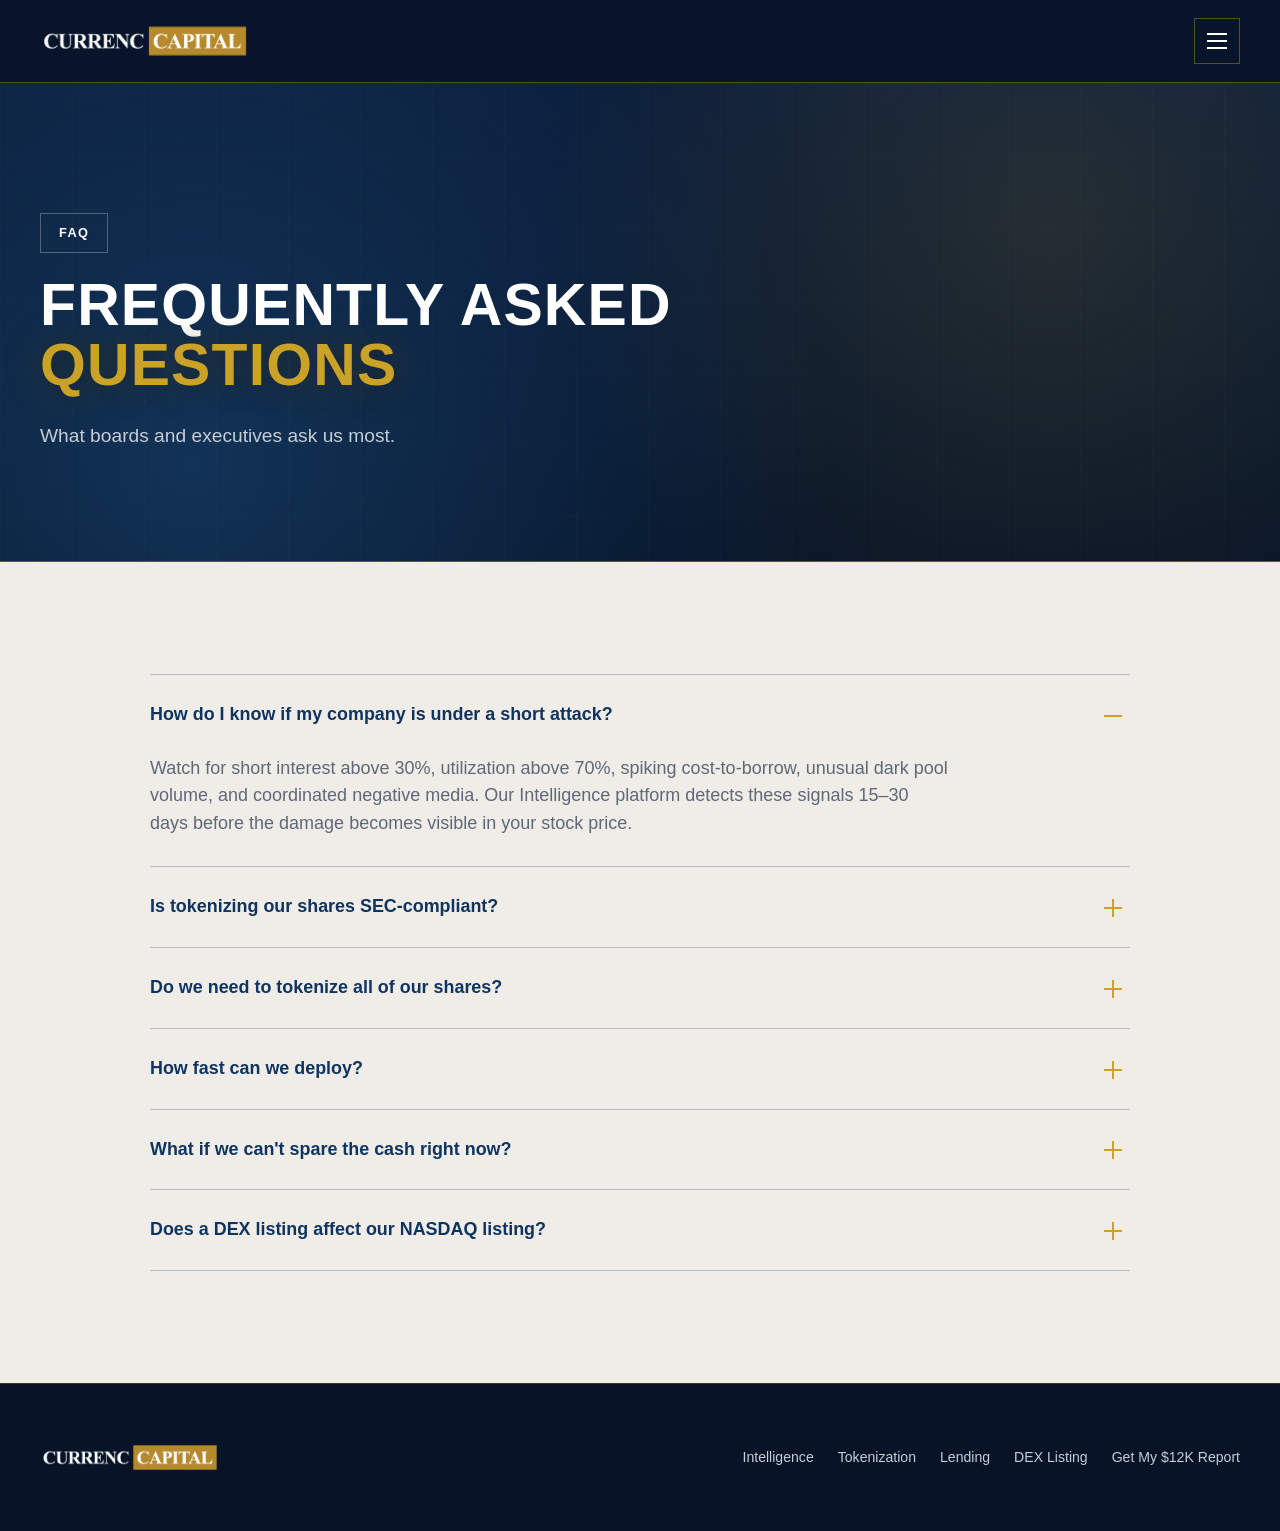
==== commit e3a19fec: "Add files via upload alex's comment" ====
--- a/faq.html
+++ b/faq.html
@@ -5,7 +5,7 @@
     <meta name="viewport" content="width=device-width, initial-scale=1" />
     <title>FAQ | CURRENC Capital</title>
     <meta name="description" content="Frequently asked questions about CURRENC Capital's Equity Defense Infrastructure." />
-    <link rel="stylesheet" href="./styles.css?v=20260710d" />
+    <link rel="stylesheet" href="./styles.css?v=2026071ah" />
   </head>
   <body>
     <svg class="icon-sprite" aria-hidden="true" focusable="false">
@@ -149,10 +149,10 @@
               <a data-i18n="common.nav.w02" href="weapon-tokenization.html">02 · Tokenization</a>
               <a data-i18n="common.nav.w03" href="weapon-lending.html">03 · Lending</a>
               <a data-i18n="common.nav.w04" href="weapon-dex-listing.html">04 · DEX Listing</a>
-              <a data-i18n="common.nav.w05" href="weapon-ir-market-making.html">05 · IR &amp; Market Making</a>
             </div>
           </div>
           <a data-i18n="common.nav.deployment" href="./index.html#deployment">Deployment</a>
+          <a data-i18n="common.nav.partner" href="./partner-reseller.html">Partner Reseller (IR)</a>
           <a class="nav-cta nav-cta-mobile" data-i18n="common.cta.report" href="./short-analysis.html">Get My $12K Report</a>
           <div class="lang-switch lang-switch-mobile">
             <select class="lang-select" aria-label="Select language">
@@ -219,7 +219,7 @@
             <details class="faq-item">
               <summary data-i18n="home.faqq.006">Does a DEX listing affect our NASDAQ listing?<span class="faq-marker" aria-hidden="true"></span></summary>
               <div class="faq-body">
-                <p data-i18n="home.faq.009">No — it's complementary. Your NASDAQ listing continues unchanged while tokenized shares trade 24/7 on Jupiter. Jump Trading's cross-market arbitrage keeps pricing in parity between venues.</p>
+                <p data-i18n="home.faq.009">No — it's complementary. Your NASDAQ listing continues unchanged while tokenized shares trade 24/7 on-chain. Cross-market arbitrage by an institutional market maker keeps pricing in parity between venues.</p>
               </div>
             </details>
           </div>
@@ -235,14 +235,13 @@
           <a data-i18n="common.footer.token" href="./weapon-tokenization.html">Tokenization</a>
           <a data-i18n="common.footer.lend" href="./weapon-lending.html">Lending</a>
           <a data-i18n="common.footer.dex" href="./weapon-dex-listing.html">DEX Listing</a>
-          <a data-i18n="common.footer.irmm" href="./weapon-ir-market-making.html">IR &amp; MM</a>
           <a data-i18n="common.cta.report" href="./short-analysis.html">Get My $12K Report</a>
         </nav>
       </div>
     </footer>
 
-    <script src="./translations.js?v=20260710d"></script>
-    <script src="./i18n.js?v=20260710d"></script>
-    <script src="./script.js?v=20260710d"></script>
+    <script src="./translations.js?v=2026071ah"></script>
+    <script src="./i18n.js?v=2026071ah"></script>
+    <script src="./script.js?v=2026071ah"></script>
   </body>
 </html>
--- a/styles.css
+++ b/styles.css
@@ -232,6 +232,7 @@
 
 .button-secondary { color: var(--white); border-color: rgba(255, 255, 255, 0.5); }
 .button-secondary:hover { border-color: var(--accent); box-shadow: 0 12px 28px rgba(0, 0, 0, 0.25); }
+.button:disabled { opacity: 0.6; cursor: not-allowed; pointer-events: none; transform: none; }
 
 /* ============ TYPOGRAPHY ============ */
 
@@ -356,7 +357,7 @@
 }
 .hero-ticker-track {
   display: flex; width: max-content; gap: 48px; padding: 12px 24px;
-  animation: heroTickerScroll 32s linear infinite;
+  animation: heroTickerScroll 83s linear infinite;
 }
 .hero-ticker-track span {
   display: inline-flex; align-items: center; gap: 8px; white-space: nowrap;
@@ -497,7 +498,7 @@
 /* ============ SOLUTION CARDS ============ */
 
 .arsenal-band { border: 1px solid rgba(201, 162, 39, 0.38); background: linear-gradient(180deg, rgba(15, 52, 96, 0.6), rgba(11, 29, 58, 0.94)); }
-.solution-cards { display: grid; grid-template-columns: repeat(5, minmax(0, 1fr)); }
+.solution-cards { display: grid; grid-template-columns: repeat(4, minmax(0, 1fr)); }
 .solution-cards article {
   position: relative; display: flex; flex-direction: column; min-height: 400px;
   padding: 34px 28px; border-right: 1px solid var(--gold-line-soft);
@@ -694,6 +695,7 @@
 .form-note { margin: 14px 0 0; color: var(--body-text); font-size: 0.84rem; }
 .form-note.is-success { color: #3FD17C; font-weight: 700; }
 .form-note.is-error { color: #F3B0AA; font-weight: 700; }
+.form-note.is-loading { color: var(--accent); font-weight: 700; }
 
 /* ============ CONTACT ============ */
 
@@ -882,6 +884,14 @@
 @media (max-width: 760px) {
   .report-timeline { grid-template-columns: 1fr; gap: 32px; }
   .report-node::before { display: none; }
+}
+
+.report-timeline.cols-4 { grid-template-columns: repeat(4, minmax(0, 1fr)); max-width: 1080px; }
+@media (max-width: 900px) {
+  .report-timeline.cols-4 { grid-template-columns: repeat(2, minmax(0, 1fr)); gap: 32px 8px; }
+}
+@media (max-width: 560px) {
+  .report-timeline.cols-4 { grid-template-columns: 1fr; }
 }
 
 /* Reading-path navigator — "continue the arsenal" journey across the 5 weapon pages */
@@ -1024,6 +1034,183 @@
   .intel-enhanced .bento-feature { grid-column: auto; }
 }
 
+/* ============ TOKENIZATION PAGE — ENHANCED SECTION LAYOUTS (scoped) ============ */
+
+/* Hero — two-column split with animated gold-token visual */
+.token-enhanced .token-hero-split .page-hero-num { display: none; }
+.token-enhanced .hero-split-grid { display: grid; grid-template-columns: minmax(0, 0.82fr) minmax(0, 1.18fr); gap: 40px; align-items: center; }
+.token-enhanced .hero-split-visual { position: relative; margin: 0; }
+.token-enhanced .hero-split-visual::before {
+  content: ""; position: absolute; inset: -20% -12%; z-index: 0;
+  background: radial-gradient(closest-side, rgba(201, 162, 39, 0.3), transparent 72%);
+  filter: blur(14px); animation: intelGlowPulse 6s ease-in-out infinite;
+}
+.token-enhanced .token-hero-image {
+  position: relative; z-index: 1; display: block;
+  width: 122%; max-width: 122%; height: auto;
+  margin: -4% -10% -4% 0;
+  filter: drop-shadow(0 40px 80px rgba(0, 0, 0, 0.6));
+}
+@media (max-width: 900px) {
+  .token-enhanced .hero-split-grid { grid-template-columns: 1fr; }
+  .token-enhanced .hero-split-visual { order: -1; margin-bottom: 12px; }
+  .token-enhanced .token-hero-image { width: 100%; max-width: 100%; margin: 0 auto; }
+}
+
+/* Securitize Highlights — icon capability strip */
+.token-enhanced .token-caps { list-style: none; margin: 8px 0 0; padding: 0; display: grid; grid-template-columns: repeat(4, minmax(0, 1fr)); gap: 16px; }
+.token-enhanced .token-caps li { display: flex; flex-direction: column; align-items: center; text-align: center; gap: 16px; padding: 30px 18px; border: 1px solid var(--gold-line-soft); background: rgba(15, 52, 96, 0.30); transition: transform 220ms ease, border-color 220ms ease, background 220ms ease; }
+.token-enhanced .token-caps li:hover { transform: translateY(-5px); border-color: var(--gold-line); background: rgba(15, 52, 96, 0.5); }
+.token-enhanced .cap-ic { display: grid; place-items: center; width: 60px; height: 60px; border-radius: 50%; background: radial-gradient(circle at 50% 35%, rgba(201, 162, 39, 0.28), rgba(201, 162, 39, 0.06)); border: 1px solid var(--gold-line); }
+.token-enhanced .cap-ic .icon { width: 28px; height: 28px; color: var(--accent-bright); }
+.token-enhanced .token-caps li:hover .cap-ic { box-shadow: 0 0 26px rgba(201, 162, 39, 0.35); }
+.token-enhanced .cap-tx { color: var(--white); font-weight: 700; font-size: 0.95rem; line-height: 1.35; }
+
+/* Problem — light-touch danger accent */
+.token-enhanced .token-problem-grid .detail-card { border-top: 3px solid var(--danger-bright); }
+
+/* Opportunity — bento module grid with clock-sweep featured cell */
+.token-enhanced .token-bento { display: grid; grid-template-columns: repeat(3, minmax(0, 1fr)); grid-auto-rows: 1fr; gap: 20px; }
+.token-enhanced .token-bento .bento-cell { display: flex; flex-direction: column; gap: 10px; padding: 26px 26px 28px; border: 1px solid var(--gold-line-soft); background: rgba(15, 52, 96, 0.35); transition: transform 200ms ease, border-color 200ms ease, background 200ms ease, box-shadow 200ms ease; }
+.token-enhanced .token-bento .bento-cell:hover { transform: translateY(-4px); border-color: var(--gold-line); background: rgba(15, 52, 96, 0.55); box-shadow: 0 16px 40px rgba(0, 0, 0, 0.35); }
+.token-enhanced .token-bento .bento-cell .icon { width: 26px; height: 26px; color: var(--accent); }
+.token-enhanced .token-bento .bento-cell strong { color: var(--white); font-size: 1.05rem; }
+.token-enhanced .token-bento .bento-cell p { margin: 0; font-size: 0.92rem; color: var(--body-text); }
+.token-enhanced .token-bento .bento-feature { grid-column: span 2; grid-row: span 2; background: linear-gradient(160deg, #0F3460, #0B1D3A 70%); border-color: var(--gold-line); }
+.token-enhanced .token-bento .bento-feature strong { color: var(--white); }
+.token-enhanced .token-bento .bento-feature p { color: var(--body-text); }
+.token-enhanced .token-bento .bento-feature .icon { color: var(--accent-bright); }
+.token-enhanced .token-bento .bento-feature { justify-content: flex-end; }
+.token-enhanced .bento-clock-viz { flex: 1; display: grid; place-items: center; margin: 0; padding: 10px 0 18px; }
+.token-enhanced .clock-sweep-svg { width: clamp(140px, 46%, 210px); height: auto; overflow: visible; }
+.token-enhanced .clock-glow { fill: rgba(201, 162, 39, 0.10); }
+.token-enhanced .clock-face { fill: rgba(3, 10, 22, 0.5); stroke: var(--gold-line); }
+.token-enhanced .clock-tick-ring { fill: none; stroke: var(--gold-line); stroke-width: 1.5; stroke-dasharray: 2.5 19.5; stroke-dashoffset: 1.25; }
+.token-enhanced .clock-tick-ring.fine { stroke: var(--gold-line-soft); stroke-width: 1; stroke-dasharray: 1 3.7; stroke-dashoffset: 0.5; }
+.token-enhanced .clock-hand { stroke: var(--accent-bright); stroke-width: 2.6; stroke-linecap: round; transform-origin: 50px 50px; }
+.token-enhanced .clock-hand-hour { stroke: var(--accent); stroke-width: 3.4; }
+.token-enhanced .reveal.is-visible .clock-hand { animation: tokenClockSweep 12s linear infinite; }
+.token-enhanced .reveal.is-visible .clock-hand-hour { animation-duration: 144s; }
+.token-enhanced .clock-hub { fill: var(--accent-bright); }
+@media (max-width: 900px) {
+  .token-enhanced .token-bento { grid-template-columns: 1fr 1fr; }
+  .token-enhanced .token-bento .bento-feature { grid-column: span 2; grid-row: auto; }
+}
+@media (max-width: 560px) {
+  .token-enhanced .token-caps { grid-template-columns: 1fr; }
+  .token-enhanced .token-bento { grid-template-columns: 1fr; }
+  .token-enhanced .token-bento .bento-feature { grid-column: auto; }
+}
+
+/* Securitize Partnership — centered logo endorsement + horizontal metrics + credential columns */
+.token-enhanced .token-partner-logo-heading { margin: 4px 0 0; padding: 0; border: 0; display: flex; justify-content: center; }
+.token-enhanced .token-partner-logo { width: 100%; max-width: 360px; height: auto; }
+.token-enhanced .token-partner-metrics { display: grid; grid-template-columns: repeat(3, minmax(0, 1fr)); margin-top: 12px; border: 1px solid var(--gold-line-soft); }
+.token-enhanced .token-metric { text-align: center; padding: 36px 28px; border-right: 1px solid var(--gold-line-soft); }
+.token-enhanced .token-metric:last-child { border-right: 0; }
+.token-enhanced .token-metric strong { display: block; color: var(--accent); font-size: 2.8rem; line-height: 1; margin-bottom: 12px; }
+.token-enhanced .token-metric span { display: block; color: var(--body-text); font-size: 0.94rem; line-height: 1.5; }
+.token-enhanced .token-partner-details { display: grid; grid-template-columns: 1fr 1fr; gap: 48px; margin-top: 56px; }
+@media (max-width: 720px) {
+  .token-enhanced .token-partner-metrics { grid-template-columns: 1fr; }
+  .token-enhanced .token-metric { border-right: 0; border-bottom: 1px solid var(--gold-line-soft); }
+  .token-enhanced .token-metric:last-child { border-bottom: 0; }
+  .token-enhanced .token-partner-details { grid-template-columns: 1fr; gap: 32px; }
+}
+
+/* Who Gains What — two-column benefit ledger */
+.token-enhanced .token-ledger { display: grid; grid-template-columns: 1fr auto 1fr; gap: 0 40px; align-items: start; }
+.token-enhanced .token-ledger-col h3 { color: var(--white); font-size: 1.2rem; margin-bottom: 8px; }
+.token-enhanced .token-ledger-divider { width: 1px; background: var(--gold-line); align-self: stretch; }
+.token-enhanced .tl-list { list-style: none; margin: 0; padding: 0; }
+.token-enhanced .tl-list li { display: flex; gap: 14px; padding: 16px 0; border-bottom: 1px solid var(--gold-line-soft); }
+.token-enhanced .tl-list li:last-child { border-bottom: 0; }
+.token-enhanced .tl-list .icon { width: 22px; height: 22px; margin-top: 2px; color: var(--accent); flex-shrink: 0; }
+.token-enhanced .tl-list strong { display: block; color: var(--white); margin-bottom: 3px; }
+.token-enhanced .tl-list p { margin: 0; font-size: 0.92rem; color: var(--body-text); }
+@media (max-width: 900px) {
+  .token-enhanced .token-ledger { grid-template-columns: 1fr; gap: 32px; }
+  .token-enhanced .token-ledger-divider { display: none; }
+  .token-enhanced .token-ledger-col + .token-ledger-col { padding-top: 24px; border-top: 1px solid var(--gold-line); }
+}
+
+/* Track Record — light-touch verified badge */
+.token-enhanced .token-track-grid .detail-card { position: relative; }
+.token-enhanced .card-verified-ic { position: absolute; top: 16px; right: 16px; opacity: 0.4; }
+.token-enhanced .card-verified-ic .icon { width: 20px; height: 20px; color: var(--accent); }
+
+@keyframes tokenClockSweep { to { transform: rotate(360deg); } }
+
+/* ============ LENDING PAGE — ENHANCED SECTION LAYOUTS (scoped) ============ */
+
+/* Hero — two-column split with right-bleeding lending vault image (matches tokenization/intelligence) */
+.lend-enhanced .page-hero-num { display: none; }
+.lend-enhanced .hero-split-grid { display: grid; grid-template-columns: minmax(0, 0.82fr) minmax(0, 1.18fr); gap: 40px; align-items: center; }
+.lend-enhanced .hero-split-visual { position: relative; margin: 0; }
+.lend-enhanced .hero-split-visual::before {
+  content: ""; position: absolute; inset: -20% -12%; z-index: 0;
+  background: radial-gradient(closest-side, rgba(201, 162, 39, 0.3), transparent 72%);
+  filter: blur(14px); animation: intelGlowPulse 6s ease-in-out infinite;
+}
+.lend-enhanced .lend-hero-image {
+  position: relative; z-index: 1; display: block;
+  width: 122%; max-width: 122%; height: auto;
+  margin: -4% -10% -4% 0;
+  filter: drop-shadow(0 40px 80px rgba(0, 0, 0, 0.6));
+}
+@media (max-width: 900px) {
+  .lend-enhanced .hero-split-grid { grid-template-columns: 1fr; }
+  .lend-enhanced .hero-split-visual { order: -1; margin-bottom: 12px; }
+  .lend-enhanced .lend-hero-image { width: 100%; max-width: 100%; margin: 0 auto; }
+}
+
+/* ============ DEX LISTING PAGE — ENHANCED (scoped) ============ */
+
+/* Hero — two-column split with right-bleeding image (matches tokenization/lending/intelligence) */
+.dex-enhanced .page-hero-num { display: none; }
+.dex-enhanced .hero-split-grid { display: grid; grid-template-columns: minmax(0, 0.82fr) minmax(0, 1.18fr); gap: 40px; align-items: center; }
+.dex-enhanced .hero-split-visual { position: relative; margin: 0; }
+.dex-enhanced .hero-split-visual::before {
+  content: ""; position: absolute; inset: -20% -12%; z-index: 0;
+  background: radial-gradient(closest-side, rgba(201, 162, 39, 0.3), transparent 72%);
+  filter: blur(14px); animation: intelGlowPulse 6s ease-in-out infinite;
+}
+.dex-enhanced .dex-hero-image {
+  position: relative; z-index: 1; display: block;
+  width: 122%; max-width: 122%; height: auto;
+  margin: -4% -10% -4% 0;
+  filter: drop-shadow(0 40px 80px rgba(0, 0, 0, 0.6));
+}
+@media (max-width: 900px) {
+  .dex-enhanced .hero-split-grid { grid-template-columns: 1fr; }
+  .dex-enhanced .hero-split-visual { order: -1; margin-bottom: 12px; }
+  .dex-enhanced .dex-hero-image { width: 100%; max-width: 100%; margin: 0 auto; }
+}
+
+/* Value chain — horizontal numbered step-flow with connectors */
+.dex-enhanced .dex-flow { list-style: none; margin: 8px 0 0; padding: 0; display: grid; grid-template-columns: repeat(5, 1fr); }
+.dex-enhanced .dex-flow-step { position: relative; display: flex; flex-direction: column; align-items: center; text-align: center; padding: 0 12px; }
+.dex-enhanced .dex-flow-step::after {
+  content: ""; position: absolute; top: 27px; left: 50%; width: 100%; height: 2px; z-index: 0;
+  background: linear-gradient(90deg, var(--accent), rgba(201, 162, 39, 0.25));
+}
+.dex-enhanced .dex-flow-step:last-child::after { display: none; }
+.dex-enhanced .dex-flow-num {
+  position: relative; z-index: 1; width: 56px; height: 56px; display: grid; place-items: center;
+  border-radius: 50%; border: 1.5px solid var(--gold-line); background: var(--background-deep);
+  color: var(--accent); font-size: 1.3rem; font-weight: 800; line-height: 1; margin-bottom: 18px;
+}
+.dex-enhanced .dex-flow-step.is-end .dex-flow-num { background: var(--accent); color: var(--background-deep); border-color: var(--accent); }
+.dex-enhanced .dex-flow-step strong { color: var(--white); font-size: 1rem; margin-bottom: 6px; }
+.dex-enhanced .dex-flow-sub { color: var(--body-text); font-size: 0.86rem; line-height: 1.4; }
+@media (max-width: 760px) {
+  .dex-enhanced .dex-flow { grid-template-columns: 1fr; }
+  .dex-enhanced .dex-flow-step { display: grid; grid-template-columns: 56px 1fr; column-gap: 18px; align-items: start; text-align: left; padding: 0 0 26px; }
+  .dex-enhanced .dex-flow-num { grid-row: 1 / 3; margin-bottom: 0; }
+  .dex-enhanced .dex-flow-step strong { align-self: center; margin: 0; }
+  .dex-enhanced .dex-flow-step::after { top: 56px; left: 27px; width: 2px; height: calc(100% - 56px); background: linear-gradient(180deg, var(--accent), rgba(201, 162, 39, 0.25)); }
+}
+
 /* ============ WEAPON PAGE — EXTENDED COMPONENTS ============ */
 
 .wp-paren { color: var(--accent); font-size: 0.5em; font-weight: 800; letter-spacing: 0.02em; white-space: nowrap; }
@@ -1043,10 +1230,12 @@
 .compare-col li:last-child { border-bottom: 0; }
 .cx { color: var(--danger); font-weight: 800; }
 .ck { color: #1F7A4D; font-weight: 800; }
+.section-dark .data-table .ck { color: #3FD17C; }
 
 .metric-grid { display: grid; gap: 1px; background: var(--gold-line-soft); border: 1px solid var(--gold-line-soft); }
 .metric-grid.m3 { grid-template-columns: repeat(3, minmax(0, 1fr)); }
 .metric-grid.m4 { grid-template-columns: repeat(4, minmax(0, 1fr)); }
+.metric-grid.m5 { grid-template-columns: repeat(5, minmax(0, 1fr)); }
 .metric-grid article { padding: 32px 28px; background: var(--light-bg); }
 .section-dark .metric-grid article { background: var(--background); }
 .metric-grid strong { display: block; color: var(--accent); font-size: 2.4rem; line-height: 1; font-variant-numeric: tabular-nums; }
@@ -1063,8 +1252,8 @@
 .wp-col h3 { display: inline-block; color: var(--primary); font-size: 1.15rem; margin-bottom: 18px; padding-bottom: 12px; border-bottom: 2px solid var(--accent); }
 .section-dark .wp-col h3 { color: var(--white); }
 .tick-list { list-style: none; padding: 0; margin: 0; }
-.tick-list li { display: flex; gap: 12px; padding: 13px 0; border-bottom: 1px solid var(--navy-line); }
-.tick-list li::before { content: "▸"; color: var(--accent); font-weight: 800; }
+.tick-list li { position: relative; padding: 13px 0 13px 22px; border-bottom: 1px solid var(--navy-line); }
+.tick-list li::before { content: "▸"; position: absolute; left: 0; top: 13px; color: var(--accent); font-weight: 800; line-height: 1.55; }
 .section-dark .tick-list li { border-bottom-color: var(--gold-line-soft); color: var(--body-text); }
 
 .feature-grid { display: grid; grid-template-columns: repeat(3, minmax(0, 1fr)); gap: 24px; }
@@ -1109,15 +1298,24 @@
 /* ============ PARTNERS / CLIENTS LOGO WALL ============ */
 .logo-strip { display: grid; grid-template-columns: repeat(4, minmax(0, 1fr)); gap: 20px; }
 .logo-strip.five { grid-template-columns: repeat(5, minmax(0, 1fr)); }
-.logo-tile { display: grid; place-items: center; min-height: 130px; padding: 26px 28px; background: #fff; border: 1px solid var(--gold-line-soft); transition: transform 200ms ease, box-shadow 200ms ease; }
+.logo-strip.solo { display: flex; justify-content: center; }
+.logo-strip.solo .logo-tile { width: min(420px, 100%); }
+.logo-strip.duo { display: flex; justify-content: center; flex-wrap: wrap; gap: 20px; }
+.logo-strip.duo .logo-tile { width: min(300px, 100%); }
+.logo-tile { display: grid; place-items: center; min-height: 150px; padding: 20px 24px; background: #fff; border: 1px solid var(--gold-line-soft); transition: transform 200ms ease, box-shadow 200ms ease; }
 .section-light .logo-tile { box-shadow: 0 14px 30px rgba(15, 52, 96, 0.08); }
 .logo-tile:hover { transform: translateY(-4px); box-shadow: 0 22px 44px rgba(0, 0, 0, 0.18); }
-.logo-tile img { max-height: 52px; max-width: 100%; width: auto; object-fit: contain; }
+.logo-tile img { max-height: 92px; max-width: 100%; width: auto; object-fit: contain; }
 .logo-tile.placeholder { background: transparent; border: 1px dashed var(--gold-line-soft); box-shadow: none; }
 .section-light .logo-tile.placeholder { border-color: var(--navy-line); box-shadow: none; }
 .logo-tile.placeholder:hover { transform: none; box-shadow: none; }
 .logo-tile.placeholder span { color: rgba(197, 205, 215, 0.5); font-size: 0.78rem; font-weight: 800; letter-spacing: 0.12em; text-transform: uppercase; }
 .section-light .logo-tile.placeholder span { color: rgba(15, 52, 96, 0.4); }
+
+/* Partners logos — clickable, ~20% larger than the standard logo-tile */
+.partners-logo-strip.logo-strip.duo .logo-tile { width: min(360px, 100%); min-height: 180px; cursor: pointer; }
+.partners-logo-strip .logo-tile img { max-height: 110px; }
+.partners-logo-strip .logo-tile:hover { border-color: var(--gold-line); }
 
 /* ============ ANALYSIS TOMBSTONES ============ */
 .tombstone-grid { display: grid; grid-template-columns: repeat(3, minmax(0, 1fr)); gap: 24px; }
@@ -1177,9 +1375,9 @@
 @media (max-width: 1280px) {
   .container { width: min(var(--container), calc(100% - 80px)); }
   .portal-grid, .subscribe-grid { grid-template-columns: 1fr 1fr; gap: 56px; }
-  .solution-cards { grid-template-columns: repeat(3, minmax(0, 1fr)); }
+  .solution-cards { grid-template-columns: repeat(2, minmax(0, 1fr)); }
   .solution-cards article { border-bottom: 1px solid var(--gold-line-soft); }
-  .solution-cards article:nth-child(3n) { border-right: 0; }
+  .solution-cards article:nth-child(2n) { border-right: 0; }
   .why-grid { grid-template-columns: repeat(2, minmax(0, 1fr)); }
   .news-grid { grid-template-columns: repeat(3, minmax(0, 1fr)); gap: 22px; }
   .kb-grid { grid-template-columns: repeat(2, minmax(0, 1fr)); }
@@ -1187,11 +1385,15 @@
 }
 
 /* Hamburger threshold — mobile + tablet */
-@media (max-width: 1024px) {
+@media (max-width: 1360px) {
   .header-inner { grid-template-columns: auto auto; justify-content: space-between; }
   .nav-cta-desktop { display: none; }
   .lang-switch-desktop { display: none; }
   .nav-toggle { display: inline-flex; }
+  /* backdrop-filter on the header would make it the containing block for the
+     fixed nav panel below (collapsing it to header height) — disable on mobile.
+     The header's 0.9-opacity background keeps it solid without the blur. */
+  .site-header { backdrop-filter: none; }
   .site-nav {
     position: fixed; top: 0; right: 0; bottom: 0; z-index: 120;
     width: min(340px, 82vw); flex-direction: column; justify-content: flex-start; align-items: stretch;
@@ -1209,11 +1411,18 @@
   .nav-dd { display: block; width: 100%; }
   .nav-dd::before { display: none; }
   .nav-dd-toggle { width: 100%; justify-content: space-between; padding: 16px 0; border-bottom: 1px solid rgba(255, 255, 255, 0.08); }
-  .nav-chev { display: none; }
+  .nav-chev { display: block; width: 14px; height: 14px; }
+  .nav-dd.open .nav-chev { transform: rotate(180deg); }
+  /* Accordion: collapsed by default, expands only when .open is toggled (JS on tap). */
   .nav-dd-menu {
-    position: static; opacity: 1; visibility: visible; transform: none;
-    min-width: 0; padding: 4px 0 6px; border: 0; box-shadow: none; background: transparent;
+    position: static; opacity: 1; visibility: visible;
+    min-width: 0; padding: 0; border: 0; box-shadow: none; background: transparent;
+    max-height: 0; overflow: hidden; transition: max-height 300ms ease;
   }
+  .nav-dd.open .nav-dd-menu { max-height: 460px; }
+  /* Neutralize the desktop hover/focus transform so touch focus can't slide it off-screen. */
+  .nav-dd:hover .nav-dd-menu,
+  .nav-dd:focus-within .nav-dd-menu { transform: none; }
   .nav-dd-menu a { padding: 12px 0 12px 16px; font-size: 0.85rem; border-bottom: 1px solid rgba(255, 255, 255, 0.05); }
   .nav-dd-menu a:hover { background: transparent; }
 }
@@ -1249,6 +1458,7 @@
 
   .compare-grid, .wp-cols, .feature-grid, .pricing-grid, .pricing-include ul, .arrow-list, .metric-grid.m3 { grid-template-columns: 1fr; }
   .metric-grid.m4 { grid-template-columns: repeat(2, minmax(0, 1fr)); }
+  .metric-grid.m5 { grid-template-columns: repeat(2, minmax(0, 1fr)); }
   .wp-cols { gap: 32px; }
   .logo-strip, .logo-strip.five { grid-template-columns: repeat(3, minmax(0, 1fr)); }
   .tombstone-grid { grid-template-columns: 1fr; max-width: 440px; margin: 0 auto; }
@@ -1278,6 +1488,7 @@
   .footer-legal { flex-direction: column; }
   .timeline-top { flex-direction: column; align-items: flex-start; gap: 6px; }
   .metric-grid.m4 { grid-template-columns: 1fr; }
+  .metric-grid.m5 { grid-template-columns: 1fr; }
   .data-table th, .data-table td { padding: 12px 14px; font-size: 0.84rem; }
   .data-table .freq { white-space: normal; }
   .pricing-card, .pricing-include { padding: 26px 22px; }
@@ -1394,6 +1605,46 @@
 }
 
 /* ============ OUR STORY PAGE ============ */
+
+/* Hero — two-column split with animated crash → recovery share-price chart */
+.story-page .page-hero-num { display: none; }
+.story-page .hero-split-grid { display: grid; grid-template-columns: minmax(0, 0.9fr) minmax(0, 1.1fr); gap: 44px; align-items: center; }
+.story-page .hero-split-visual { position: relative; margin: 0; }
+.story-page .hero-split-visual::before {
+  content: ""; position: absolute; inset: -14% -6%; z-index: 0;
+  background: radial-gradient(closest-side, rgba(201, 162, 39, 0.22), transparent 72%);
+  filter: blur(16px); animation: intelGlowPulse 6s ease-in-out infinite;
+}
+.story-page .story-chart { position: relative; z-index: 1; width: 100%; max-width: 620px; height: auto; overflow: visible; }
+.story-page .sc-grid line { stroke: rgba(255, 255, 255, 0.08); stroke-width: 1; }
+.story-page .sc-line { stroke-dasharray: 1000; stroke-dashoffset: 1000; filter: drop-shadow(0 4px 14px rgba(0, 0, 0, 0.45)); }
+.story-page .reveal .sc-crash, .story-page .sc-crash { animation: storyDraw 1.5s ease forwards; }
+.story-page .sc-recover { animation: storyDraw 1.7s ease 1.4s forwards; }
+.story-page .sc-area { opacity: 0; animation: storyFade 1.2s ease 2.6s forwards; }
+.story-page .sc-dot { filter: drop-shadow(0 0 6px currentColor); }
+.story-page .sc-dot-low { fill: var(--danger-bright); color: var(--danger-bright); opacity: 0; animation: storyFade 0.5s ease 1.3s forwards; }
+.story-page .sc-dot-high { fill: var(--accent-bright); color: var(--accent-bright); opacity: 0; animation: storyFade 0.5s ease 3s forwards; }
+.story-page .sc-label { font-size: 20px; font-weight: 800; font-family: inherit; opacity: 0; }
+.story-page .sc-label-low { fill: var(--danger-bright); animation: storyFade 0.5s ease 1.4s forwards; }
+.story-page .sc-label-high { fill: var(--accent-bright); animation: storyFade 0.5s ease 3.1s forwards; }
+@keyframes storyDraw { to { stroke-dashoffset: 0; } }
+@keyframes storyFade { to { opacity: 1; } }
+@media (max-width: 900px) {
+  .story-page .hero-split-grid { grid-template-columns: 1fr; }
+  .story-page .hero-split-visual { order: -1; margin-bottom: 8px; }
+  .story-page .story-chart { max-width: 480px; margin: 0 auto; display: block; }
+}
+
+/* Mission signature — dark brand seal with the CURRENC logo */
+.story-page .story-seal {
+  margin: 40px auto 0; max-width: 720px; text-align: center;
+  padding: 44px 40px; border: 1px solid var(--gold-line);
+  background: linear-gradient(180deg, var(--background-deep), #050f20);
+  box-shadow: 0 24px 60px rgba(0, 0, 0, 0.28);
+}
+.story-page .story-seal-logo { width: 190px; height: auto; margin: 0 auto 26px; display: block; opacity: 0.96; }
+.story-page .story-seal-quote { margin: 0; color: var(--white); font-style: italic; font-size: 1.18rem; line-height: 1.6; }
+.story-page .story-seal-by { margin: 20px 0 0; color: var(--accent); font-weight: 800; letter-spacing: 0.1em; text-transform: uppercase; font-size: 0.78rem; }
 
 /* Vertical narrative timeline */
 .story-timeline { list-style: none; margin: 56px 0 0; padding: 0; max-width: 880px; margin-inline: auto; position: relative; }
@@ -1430,7 +1681,8 @@
 .story-weapon p { color: var(--muted-light); margin: 0 0 12px; font-size: 0.94rem; line-height: 1.65; }
 .story-weapon p strong { color: var(--ink); }
 .story-weapon .tick-list { margin: 16px 0; }
-.story-weapon .tick-list li { padding: 10px 0; font-size: 0.88rem; }
+.story-weapon .tick-list li { padding: 10px 0 10px 22px; font-size: 0.88rem; }
+.story-weapon .tick-list li::before { top: 10px; }
 .sw-pitch { margin-top: 18px; padding: 16px 20px; border-left: 2px solid var(--accent); background: rgba(201, 162, 39, 0.08); font-style: italic; color: var(--ink); font-size: 0.92rem; }
 
 /* Before/after results */
@@ -1464,3 +1716,91 @@
   .cost-area, .cost-gap, .cost-callout, .cost-dot, .cap-lost-label, .pchart-red-area, .pchart-gold-area, .pchart-marker, .pchart-dot { opacity: 1; }
   .scenario-fill { width: var(--pct); }
 }
+
+/* ============ PARTNER RESELLER (IR) PAGE (scoped) ============ */
+.partner-page .page-hero-num { display: none; }
+.partner-page .metric-grid .partner-stat-red { color: var(--danger-bright); }
+
+/* Featured IR partner box (Why IR — light section) */
+.partner-page .partner-feature { display: flex; align-items: center; gap: 28px; margin-top: 40px; padding: 34px 36px; border: 1px solid var(--gold-line); background: linear-gradient(90deg, rgba(201, 162, 39, 0.08), transparent 72%); }
+.partner-page .partner-feature-icon { flex-shrink: 0; width: 64px; height: 64px; display: grid; place-items: center; border: 1px solid var(--gold-line); background: rgba(201, 162, 39, 0.1); }
+.partner-page .partner-feature-icon .icon { width: 30px; height: 30px; color: var(--accent); }
+.partner-page .partner-feature-body { flex: 1; }
+.partner-page .partner-feature-body h3 { color: var(--primary); font-size: 1.5rem; margin: 6px 0 10px; }
+.partner-page .partner-dlk-link { color: inherit; text-decoration: none; border-bottom: 1.5px solid var(--gold-line); transition: color 180ms ease, border-color 180ms ease; }
+.partner-page .partner-dlk-link:hover { color: var(--accent); border-color: var(--accent); }
+.partner-page .partner-feature-body p { margin: 0; color: var(--muted-light); }
+.partner-page .partner-feature-badge { flex-shrink: 0; text-align: right; }
+.partner-page .partner-feature-badge strong { display: block; color: var(--accent); font-size: 2rem; line-height: 1; }
+.partner-page .partner-feature-badge span { color: var(--body-text); font-size: 0.82rem; }
+
+/* Solution layers */
+.partner-page .partner-layer-head { display: flex; align-items: center; gap: 12px; margin-bottom: 8px; }
+.partner-page .partner-layer-tag { padding: 5px 12px; background: var(--accent); color: var(--background-deep); font-size: 0.68rem; font-weight: 800; letter-spacing: 0.08em; text-transform: uppercase; }
+.partner-page .partner-layer-head h3 { color: var(--white); font-size: 1.3rem; margin: 0; }
+.partner-page .partner-layer-note { margin-top: 16px; color: var(--accent); font-weight: 700; font-size: 0.9rem; }
+
+/* How it works — numbered steps */
+.partner-page .partner-steps { list-style: none; margin: 8px 0 0; padding: 0; display: grid; grid-template-columns: repeat(4, minmax(0, 1fr)); gap: 28px; }
+.partner-page .partner-step-num { display: block; font-size: 3.4rem; font-weight: 800; line-height: 1; color: rgba(201, 162, 39, 0.18); margin-bottom: 12px; }
+.partner-page .partner-steps h3 { color: var(--primary); font-size: 1.1rem; margin: 0 0 10px; }
+.partner-page .partner-steps p { margin: 0; color: var(--muted-light); font-size: 0.92rem; }
+
+/* Commission tiers */
+.partner-page .partner-tiers { display: grid; grid-template-columns: repeat(3, minmax(0, 1fr)); gap: 24px; margin-top: 8px; }
+.partner-page .partner-tier { position: relative; padding: 34px 30px; border: 1px solid var(--gold-line-soft); background: rgba(15, 52, 96, 0.3); text-align: center; }
+.partner-page .partner-tier.is-featured { border: 1px solid var(--accent); background: rgba(201, 162, 39, 0.08); }
+.partner-page .partner-tier-name { display: block; color: var(--body-text); font-size: 0.72rem; font-weight: 800; letter-spacing: 0.14em; text-transform: uppercase; margin-bottom: 14px; }
+.partner-page .partner-tier-pct { display: block; color: var(--accent); font-size: 3.4rem; font-weight: 800; line-height: 1; }
+.partner-page .partner-tier-sub { display: block; color: var(--body-text); font-size: 0.9rem; margin: 8px 0 18px; }
+.partner-page .partner-tier-req { padding-top: 16px; border-top: 1px solid var(--gold-line-soft); color: var(--white); font-size: 0.9rem; }
+.partner-page .partner-tier-req span { display: block; color: var(--body-text); font-size: 0.72rem; text-transform: uppercase; letter-spacing: 0.08em; margin-bottom: 4px; }
+.partner-page .partner-tier-badge { position: absolute; top: -13px; left: 50%; transform: translateX(-50%); background: var(--accent); color: var(--background-deep); padding: 4px 14px; font-size: 0.68rem; font-weight: 800; letter-spacing: 0.08em; text-transform: uppercase; white-space: nowrap; }
+
+/* Training mini numbers */
+.partner-page .partner-mini-num { flex-shrink: 0; color: var(--accent); font-weight: 800; font-size: 0.9rem; margin-top: 2px; }
+
+/* Target-client red flags */
+.partner-page .partner-flags { list-style: none; margin: 8px 0 0; padding: 0; display: grid; grid-template-columns: 1fr 1fr; gap: 14px; }
+.partner-page .partner-flags li { display: flex; align-items: center; gap: 14px; padding: 16px 20px; border: 1px solid var(--gold-line-soft); background: rgba(15, 52, 96, 0.3); color: var(--body-text); font-size: 0.92rem; }
+.partner-page .partner-flags .icon { flex-shrink: 0; width: 20px; height: 20px; color: var(--danger-bright); }
+
+/* Featured partner (Partners section — light) */
+.partner-page .partner-featured { margin-top: 8px; padding: 36px 40px; border: 1px solid var(--gold-line); background: linear-gradient(160deg, rgba(201, 162, 39, 0.08), transparent 72%); }
+.partner-page .partner-featured-tag { display: inline-block; margin-bottom: 20px; padding: 5px 14px; background: var(--accent); color: var(--background-deep); font-size: 0.68rem; font-weight: 800; letter-spacing: 0.08em; text-transform: uppercase; }
+.partner-page .partner-featured-row { display: flex; gap: 28px; align-items: flex-start; }
+.partner-page .partner-featured-icon { flex-shrink: 0; width: 88px; height: 88px; display: grid; place-items: center; border: 1px solid var(--gold-line); background: rgba(201, 162, 39, 0.1); }
+.partner-page .partner-featured-icon .icon { width: 42px; height: 42px; color: var(--accent); }
+.partner-page .partner-featured-body h3 { color: var(--primary); font-size: 1.7rem; margin: 0 0 12px; }
+.partner-page .partner-featured-body > p { margin: 0 0 18px; color: var(--muted-light); }
+.partner-page .partner-featured-meta { display: flex; flex-wrap: wrap; gap: 20px; }
+.partner-page .partner-featured-meta span { display: inline-flex; align-items: center; gap: 8px; color: var(--ink); font-size: 0.86rem; font-weight: 600; }
+.partner-page .partner-featured-meta .icon { width: 16px; height: 16px; color: var(--accent); }
+
+/* Apply — contact + form */
+.partner-page .partner-apply { display: grid; grid-template-columns: minmax(0, 0.8fr) minmax(0, 1.2fr); gap: 48px; align-items: start; margin-top: 8px; text-align: left; }
+.partner-page .partner-contact { display: flex; flex-direction: column; gap: 26px; }
+.partner-page .partner-contact-item { display: flex; align-items: center; gap: 16px; color: var(--white); }
+.partner-page .partner-contact-ic { flex-shrink: 0; width: 46px; height: 46px; display: grid; place-items: center; background: rgba(201, 162, 39, 0.1); }
+.partner-page .partner-contact-ic .icon { width: 20px; height: 20px; color: var(--accent); }
+.partner-page .partner-contact-label { display: block; color: var(--body-text); font-size: 0.72rem; text-transform: uppercase; letter-spacing: 0.08em; margin-bottom: 2px; }
+.partner-page .partner-form { padding: 34px 32px; border: 1px solid var(--gold-line-soft); background: rgba(15, 52, 96, 0.3); }
+.partner-page .partner-form h3 { color: var(--white); font-size: 1.2rem; margin: 0 0 22px; }
+.partner-page .partner-form label { display: block; color: var(--body-text); font-size: 0.72rem; text-transform: uppercase; letter-spacing: 0.08em; margin-bottom: 16px; }
+.partner-page .partner-form input, .partner-page .partner-form select, .partner-page .partner-form textarea { display: block; width: 100%; margin-top: 8px; padding: 12px 14px; background: var(--background-deep); border: 1px solid var(--gold-line-soft); color: var(--white); font-family: inherit; font-size: 0.92rem; text-transform: none; letter-spacing: normal; }
+.partner-page .partner-form textarea { resize: vertical; }
+.partner-page .partner-form input:focus, .partner-page .partner-form select:focus, .partner-page .partner-form textarea:focus { outline: none; border-color: var(--accent); }
+.partner-page .partner-form input.is-invalid { border-color: var(--danger-bright); }
+.partner-page .partner-form button { width: 100%; margin-top: 6px; }
+
+@media (max-width: 900px) {
+  .partner-page .partner-steps { grid-template-columns: 1fr 1fr; }
+  .partner-page .partner-tiers { grid-template-columns: 1fr; }
+  .partner-page .partner-flags { grid-template-columns: 1fr; }
+  .partner-page .partner-apply { grid-template-columns: 1fr; gap: 32px; }
+  .partner-page .partner-feature, .partner-page .partner-featured-row { flex-direction: column; align-items: flex-start; }
+  .partner-page .partner-feature-badge { text-align: left; }
+}
+@media (max-width: 560px) {
+  .partner-page .partner-steps { grid-template-columns: 1fr; }
+}
